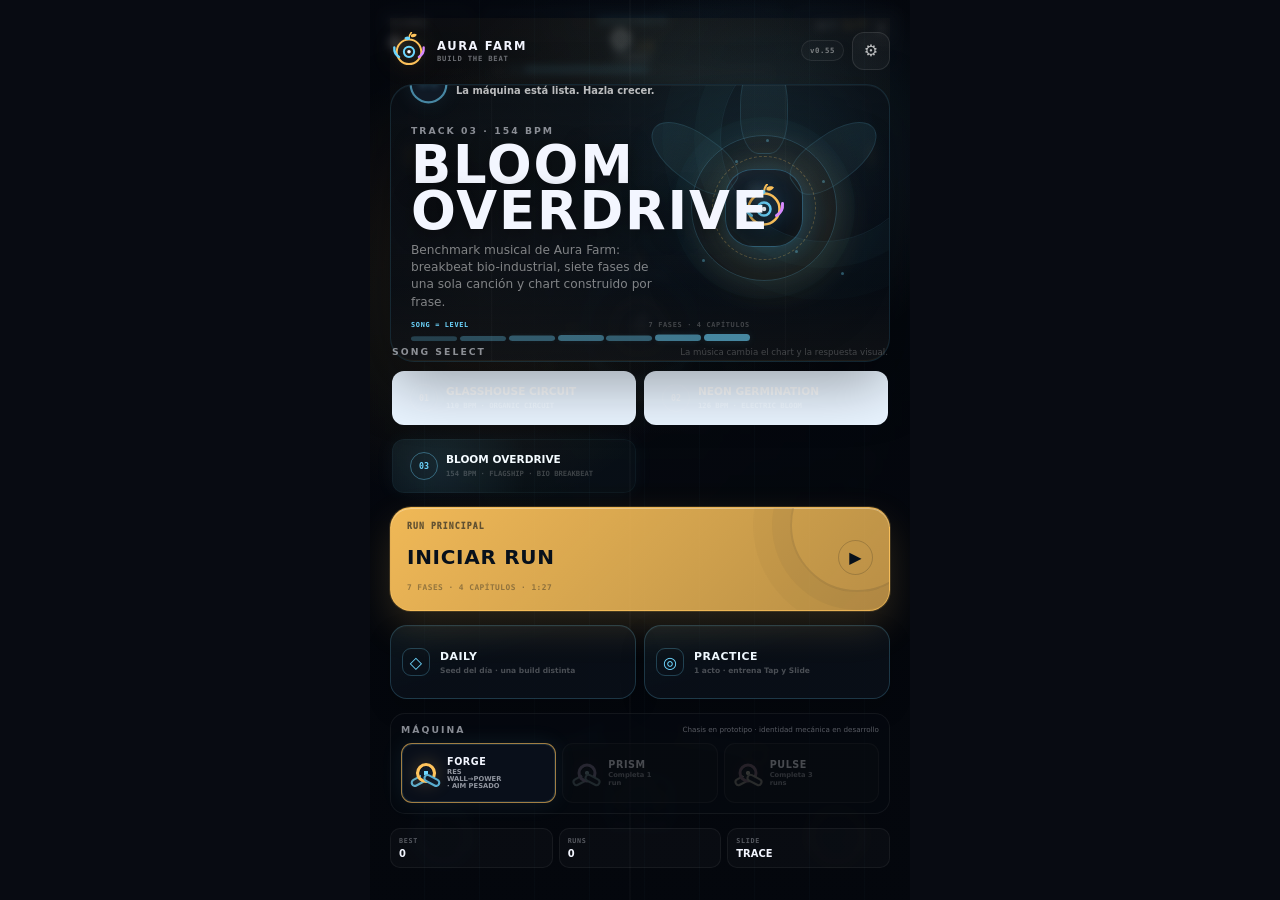
==== index.html @ 5cc6b784 "v0.55 align project cache version" ====
<!doctype html>
<html lang="es">
<head>
  <meta charset="utf-8">
  <meta name="viewport" content="width=device-width, initial-scale=1, viewport-fit=cover, user-scalable=no">
  <meta name="theme-color" content="#080b12">
  <link rel="icon" href="./assets/ui/aura-mark.svg?v=0.55" type="image/svg+xml">
  <title>Aura Farm — Build the Beat</title>
  <link rel="stylesheet" href="./styles.css?v=0.55">
</head>
<body>
  <main class="app" data-machine="forge">
    <canvas id="game" width="540" height="960" aria-label="Aura Farm"></canvas>

    <header class="topbar" aria-live="polite">
      <div class="hud-score">
        <span>SCORE</span>
        <strong id="score">0</strong>
      </div>

      <div class="hud-core">
        <span id="trackSection" class="hud-section">GERMINATE</span>
        <div class="hud-combo-row">
          <strong id="combo">0</strong>
          <span id="comboMult">×1</span>
        </div>
        <em>COMBO</em>
        <div class="hud-resonance" aria-label="Resonancia de la máquina">
          <span>RES <strong id="resonanceValue">50</strong></span>
          <i aria-hidden="true"><b id="resonanceBar"></b></i>
        </div>
        <div class="hud-progress" aria-hidden="true">
          <i id="trackProgress"></i>
        </div>
      </div>

      <div class="hud-status">
        <span>ACT <strong id="act">1/7</strong></span>
        <small id="lastHit">—</small>
        <button id="pauseButton" class="hud-pause" type="button" aria-label="Pausar run">Ⅱ</button>
      </div>
    </header>

    <aside id="buildDock" class="build-dock" aria-label="Build actual">
      <span class="build-dock-label">BUILD</span>
      <div id="buildDockItems" class="build-dock-items">
        <span class="build-empty">SIN MODS</span>
      </div>
      <span id="synergyBadge" class="synergy-badge" hidden></span>
      <button id="buildButton" class="build-open" type="button">VER</button>
    </aside>

    <div class="controls" aria-label="Controles de pinzas">
      <button id="leftButton" class="touch-zone left-touch" type="button" aria-label="Pinza izquierda"></button>
      <button id="rightButton" class="touch-zone right-touch" type="button" aria-label="Pinza derecha"></button>
    </div>

    <section id="startPanel" class="start-panel">
      <div class="menu-shell">
        <header class="menu-top">
          <div class="menu-brand">
            <div class="brand-mark" aria-hidden="true"><img src="./assets/ui/aura-mark.svg?v=0.55" alt=""></div>
            <span><strong>AURA FARM</strong><small>BUILD THE BEAT</small></span>
          </div>
          <div class="menu-top-actions">
            <span id="menuVersion" class="menu-version" aria-label="Versión del juego">v0.55</span>
            <button id="menuSettingsButton" class="menu-icon-button" type="button" aria-label="Abrir ajustes">⚙</button>
          </div>
        </header>

        <section class="menu-hero">
          <div class="menu-reactor" aria-hidden="true">
            <span class="menu-sparks"><i></i><i></i><i></i><i></i><i></i><i></i></span>
            <i class="menu-reactor-halo"></i>
            <i class="menu-reactor-ring ring-a"></i>
            <i class="menu-reactor-ring ring-b"></i>
            <span class="menu-reactor-core"><img src="./assets/ui/aura-mark.svg?v=0.55" alt=""></span>
            <b class="menu-reactor-petal petal-a"></b>
            <b class="menu-reactor-petal petal-b"></b>
            <b class="menu-reactor-petal petal-c"></b>
          </div>
          <div class="menu-auri" aria-label="Operadora AURI">
            <span class="auri-badge menu-auri-badge" aria-hidden="true"><i></i></span>
            <div>
              <span class="eyebrow">AURI · FIELD TECH</span>
              <strong id="menuAuriLine">La máquina está lista. Hazla crecer.</strong>
            </div>
          </div>

          <div class="menu-title">
            <span id="menuTrackMeta" class="eyebrow">TRACK 01 · 110 BPM</span>
            <h1 id="menuTrackTitle">GLASSHOUSE CIRCUIT</h1>
            <p id="menuTrackDescription">Golpea el beat. Convierte notas en proyectiles. Construye una máquina distinta en cada run.</p>
            <div class="menu-phase-preview" aria-label="Estructura musical del nivel">
              <span>SONG = LEVEL</span>
              <small id="menuPhaseSummary">7 FASES · BLOOMCORE</small>
              <div id="menuPhaseStrip" class="menu-phase-strip" aria-hidden="true"></div>
            </div>
          </div>
        </section>

        <section class="song-picker-shell" aria-label="Selección de canción">
          <header>
            <span class="eyebrow">SONG SELECT</span>
            <small>La música cambia el chart y la respuesta visual.</small>
          </header>
          <div id="songPickerItems" class="song-picker"></div>
        </section>

        <button id="startButton" class="run-card" type="button">
          <span class="run-card-kicker">RUN PRINCIPAL</span>
          <span class="run-card-core">
            <strong id="startButtonLabel">INICIAR RUN</strong>
            <i aria-hidden="true">▶</i>
          </span>
          <small id="startRunMeta">7 FASES · 1:27 · BUILD 4 SLOTS</small>
        </button>

        <div class="mode-grid" aria-label="Modos de juego">
          <button id="dailyButton" class="mode-card" type="button">
            <i aria-hidden="true">◇</i>
            <span><strong>DAILY</strong><small>Seed del día · una build distinta</small></span>
          </button>
          <button id="practiceButton" class="mode-card" type="button">
            <i aria-hidden="true">◎</i>
            <span><strong>PRACTICE</strong><small>1 acto · entrena Tap y Slide</small></span>
          </button>
        </div>

        <section class="menu-garage">
          <header>
            <span class="eyebrow">MÁQUINA</span>
            <small>Chasis en prototipo · identidad mecánica en desarrollo</small>
          </header>
          <div class="machine-picker" aria-label="Máquina">
            <button class="machine-option is-selected" type="button" data-machine="forge">
              <span>01</span><i class="machine-mini" aria-hidden="true"><b></b></i><strong>FORGE</strong><small>RES WALL→POWER · AIM PESADO</small>
            </button>
            <button class="machine-option" type="button" data-machine="prism">
              <span>02</span><i class="machine-mini" aria-hidden="true"><b></b></i><strong>PRISM</strong><small>AIM AMPLIO · +REBOTE</small>
            </button>
            <button class="machine-option" type="button" data-machine="pulse">
              <span>03</span><i class="machine-mini" aria-hidden="true"><b></b></i><strong>PULSE</strong><small>CHAIN/TRACE → BLOOM</small>
            </button>
          </div>
        </section>

        <footer class="menu-profile">
          <div><span>BEST</span><strong id="menuBestScore">0</strong></div>
          <div><span>RUNS</span><strong id="menuRuns">0</strong></div>
          <div><span>SLIDE</span><strong>TRACE</strong></div>
        </footer>
      </div>

      <aside id="menuSettings" class="menu-settings" hidden>
        <div class="menu-settings-shell">
          <header>
            <div>
              <span class="eyebrow">SYSTEM</span>
              <h2>AJUSTES</h2>
            </div>
            <button id="menuSettingsClose" class="menu-icon-button" type="button" aria-label="Cerrar ajustes">×</button>
          </header>

          <section class="settings-card">
            <div>
              <strong>LATENCIA</strong>
              <small>Ajusta el golpe a tu dispositivo o auriculares.</small>
            </div>
            <div class="calibration-row" aria-label="Calibración de audio">
              <button id="calibrationMinus" type="button">−15</button>
              <span>OFFSET <strong id="calibrationValue">0ms</strong></span>
              <button id="calibrationPlus" type="button">+15</button>
              <button id="autoCalibration" type="button">AUTO</button>
            </div>
          </section>

          <section class="settings-card">
            <div>
              <strong>SLIDE · TRACE</strong>
              <small>Toca el inicio del riel y arrastra el dedo siguiendo la frase. El stick ya no controla Slide.</small>
            </div>
          </section>

          <section class="settings-card settings-help">
            <div>
              <strong>CONTROLES</strong>
              <small>Tap: toca en beat. Dentro de cada zona, centro/borde sesga levemente el tiro. Slide: arrastra directamente sobre el riel. H: debug en teclado.</small>
            </div>
          </section>

          <section class="settings-card settings-tool-card">
            <div>
              <strong>CHART LAB</strong>
              <small>Editor interno: timeline, waveform, offset, Tap/TRACE, playback, sync audit y export JSON.</small>
            </div>
            <a class="settings-tool-link" href="./editor.html">ABRIR EDITOR ↗</a>
          </section>
        </div>
      </aside>
    </section>

    <section id="upgradePanel" class="upgrade-panel" hidden>
      <div class="upgrade-shell">
        <span class="upgrade-kicker">AURA MODULE BAY</span>
        <h2 id="upgradeTitle">ELIGE 1 MÓDULO</h2>
        <div class="module-bay-status">
          <span id="moduleSlotStatus">BUILD 0/4</span>
          <button id="upgradeManageButton" type="button">VER BUILD</button>
        </div>
        <strong id="currentSynergy" class="current-synergy" hidden></strong>
        <div id="upgradeCards" class="upgrade-cards"></div>
      </div>
    </section>

    <section id="buildPanel" class="build-panel" hidden>
      <div class="build-manager-shell">
        <span class="eyebrow">AURI · LOADOUT</span>
        <h2>MI BUILD</h2>
        <p>Máximo 4 módulos activos. Los módulos en reserva no alteran la run hasta equiparlos.</p>

        <section class="loadout-section">
          <header><span>ACTIVOS</span><strong id="activeSlotCount">0 / 4</strong></header>
          <div id="activeModuleSlots" class="loadout-grid active-loadout"></div>
        </section>

        <section class="loadout-section">
          <header><span>RESERVA</span><strong id="reserveSlotCount">0 / 4</strong></header>
          <div id="reserveModuleSlots" class="loadout-grid reserve-loadout"></div>
        </section>

        <div id="buildManagerDetail" class="build-manager-detail">
          <span>Selecciona un módulo para ver su función.</span>
        </div>

        <strong id="buildManagerSynergy" class="build-manager-synergy"></strong>

        <div class="build-manager-actions">
          <button id="buildCloseButton" class="primary-action" type="button">VOLVER</button>
        </div>
      </div>
    </section>

    <section id="calibrationPanel" class="calibration-panel" hidden>
      <div class="calibration-shell">
        <span class="eyebrow">LATENCY LAB</span>
        <h2>SIGUE EL PULSO</h2>
        <p>Toca el núcleo cuando <strong>oigas</strong> cada click. La animación es sólo una guía.</p>
        <button id="calibrationTap" class="calibration-tap" type="button" aria-label="Tocar pulso">◉</button>
        <strong id="calibrationStatus">0 / 8</strong>
        <button id="calibrationClose" class="secondary-action" type="button">CANCELAR</button>
      </div>
    </section>

    <section id="pausePanel" class="pause-panel" hidden>
      <div class="pause-shell">
        <span class="eyebrow">AURI · DIAGNOSTIC BAY</span>
        <h2>MÁQUINA EN ESPERA</h2>
        <p>El reloj musical está congelado. Revisa los módulos instalados antes de continuar.</p>
        <div id="pauseBuildList" class="pause-build-list"></div>
        <strong id="pauseSynergy" class="pause-synergy"></strong>
        <div class="pause-actions">
          <button id="resumeButton" class="primary-action" type="button">CONTINUAR</button>
          <button id="abandonButton" class="secondary-action" type="button">ABANDONAR</button>
        </div>
      </div>
    </section>

    <section id="summaryPanel" class="summary-panel" hidden>
      <div class="summary-shell">
        <span class="eyebrow">RUN COMPLETE</span>
        <h2 id="summaryTitle">MÁQUINA ESTABLE</h2>
        <div class="summary-meta">
          <span id="summaryMachine">FORGE</span>
          <span id="summaryTrack">TRACK 01 · GLASSHOUSE CIRCUIT</span>
        </div>
        <div id="summaryRankCard" class="summary-rank" data-rank="C">
          <span>FLOW RANK</span>
          <strong id="summaryRank">C</strong>
          <small id="summaryRankLabel">CALIBRANDO</small>
        </div>
        <div class="summary-score"><span>PUNTOS</span><strong id="summaryScore">0</strong></div>
        <div class="summary-grid">
          <div><span>PERFECT</span><strong id="summaryHits">0</strong></div>
          <div><span>CHAIN</span><strong id="summaryChains">0</strong></div>
          <div><span>MISS</span><strong id="summaryMisses">0</strong></div>
          <div><span>CORE</span><strong id="summaryBoss">0%</strong></div>
        </div>
        <div class="summary-sync">
          <span>SYNC ±45ms</span>
          <strong id="summarySync">—</strong>
          <small id="summaryTimingBias">SIN MUESTRAS</small>
          <span>RESONANCE</span>
          <strong id="summaryResonance">50 · PEAK 50</strong>
          <small id="summaryBossPath">CORE PATH · —</small>
        </div>
        <div>
          <span class="summary-label">BUILD</span>
          <div id="summaryBuild" class="summary-build"></div>
        </div>
        <p id="summaryUnlock" class="summary-unlock"></p>
        <div class="summary-actions">
          <button id="rerunButton" class="primary-action" type="button">OTRA RUN</button>
          <button id="summaryDailyButton" class="secondary-action" type="button">DAILY</button>
          <button id="summaryMenuButton" class="secondary-action" type="button">MENÚ</button>
        </div>
      </div>
    </section>
  </main>

  <script type="module" src="./src/main.js?v=0.55"></script>
</body>
</html>
---- styles.css ----
:root {
  color-scheme: dark;
  font-family: Inter, ui-sans-serif, system-ui, -apple-system, BlinkMacSystemFont, "Segoe UI", sans-serif;
  background: #080b12;
  color: #f3f6ff;
}

* { box-sizing: border-box; }

html, body {
  margin: 0;
  min-height: 100%;
  background: #080b12;
}

body {
  min-height: 100dvh;
  overflow: hidden;
  overscroll-behavior: none;
  touch-action: none;
}

button { font: inherit; }

.app {
  position: relative;
  width: min(100vw, 540px);
  height: 100dvh;
  margin: 0 auto;
  overflow: hidden;
  background: #0b1020;
}

#game {
  position: absolute;
  inset: 0;
  width: 100%;
  height: 100%;
  display: block;
  touch-action: none;
}

.topbar {
  position: absolute;
  z-index: 5;
  top: max(10px, env(safe-area-inset-top));
  left: 12px;
  right: 12px;
  display: grid;
  grid-template-columns: repeat(4, 1fr);
  gap: 8px;
  pointer-events: none;
}

.topbar > div {
  padding: 8px 9px;
  border: 1px solid rgba(255,255,255,.12);
  border-radius: 10px;
  background: rgba(7,10,18,.74);
  text-align: center;
}

.topbar span,
.topbar strong { display: block; }

.topbar span {
  font-size: .58rem;
  letter-spacing: .12em;
  opacity: .58;
}

.topbar strong {
  margin-top: 3px;
  font-size: .95rem;
}

.controls {
  position: absolute;
  z-index: 8;
  inset: 0;
  pointer-events: none;
  background: transparent;
}

.controls button {
  position: absolute;
  bottom: max(6px, env(safe-area-inset-bottom));
  width: 190px;
  height: 170px;
  padding: 0;
  border: 0;
  outline: 0;
  background: transparent;
  color: transparent;
  opacity: 0;
  pointer-events: auto;
  touch-action: none;
  user-select: none;
  -webkit-user-select: none;
  -webkit-tap-highlight-color: transparent;
}

#leftButton {
  left: 0;
}

#rightButton {
  right: 0;
}

.controls button.active {
  opacity: 0;
  transform: none;
}

.start-panel {
  position: absolute;
  z-index: 20;
  inset: 0;
  display: grid;
  place-content: center;
  justify-items: center;
  gap: 12px;
  padding: 28px;
  text-align: center;
  background: rgba(4,7,13,.94);
}

.start-panel[hidden] { display: none; }

.start-panel h1 {
  margin: 0;
  font-size: 2rem;
}

.start-panel p {
  margin: 0;
  max-width: 360px;
  line-height: 1.4;
  opacity: .78;
}

.start-panel small {
  max-width: 360px;
  line-height: 1.45;
  opacity: .58;
}

.start-panel button {
  margin-top: 6px;
  min-width: 180px;
  padding: 13px 18px;
  border: 0;
  border-radius: 12px;
  background: #e9f4ff;
  color: #0c1322;
  font-weight: 900;
}



.upgrade-panel {
  position: absolute;
  z-index: 30;
  inset: 0;
  display: grid;
  place-items: center;
  padding:
    18px 10px
    max(22px, env(safe-area-inset-bottom));
  background:
    linear-gradient(
      to bottom,
      rgba(4,7,13,.26),
      rgba(4,7,13,.96) 52%
    );
  backdrop-filter: blur(7px);
}

.upgrade-panel[hidden] {
  display: none;
}

.upgrade-shell {
  width: min(100%, 520px);
  margin: 0 auto;
  display: grid;
  gap: 9px;
  text-align: center;
}

.upgrade-kicker {
  font-size: .60rem;
  font-weight: 900;
  letter-spacing: .20em;
  opacity: .44;
}

.upgrade-shell h2 {
  margin: 0;
  font-size: 1rem;
  letter-spacing: .08em;
}

.upgrade-shell small {
  display: none;
}

.upgrade-cards {
  display: flex;
  flex-direction: row;
  justify-content: center;
  gap: 10px;
  width: 100%;
  margin-inline: auto;
}

.upgrade-card {
  --accent: 255, 241, 169;
  flex: 0 1 160px;
  width: min(31vw, 160px);
  min-width: 0;
  height: 144px;
  padding: 9px 6px 8px;
  border: 1px solid rgba(var(--accent),.36);
  border-radius: 15px;
  background:
    radial-gradient(
      circle at 50% 18%,
      rgba(var(--accent),.19),
      transparent 47%
    ),
    rgba(15,22,38,.97);
  color: #f5f8ff;
  display: grid;
  grid-template-rows: 1fr auto auto minmax(2.3em, auto);
  align-items: center;
  justify-items: center;
  gap: 4px;
  text-align: center;
  touch-action: manipulation;
  -webkit-tap-highlight-color: transparent;
  box-shadow:
    inset 0 0 0 1px rgba(var(--accent),.055),
    0 0 22px rgba(var(--accent),.075),
    0 12px 32px rgba(0,0,0,.22);
  animation: upgradeCardIn .20s ease-out both;
}

.upgrade-card:nth-child(2) {
  animation-delay: .04s;
}

.upgrade-card:nth-child(3) {
  animation-delay: .08s;
}

.upgrade-card:active {
  transform: translateY(2px) scale(.98);
}

.upgrade-card strong,
.upgrade-card span {
  display: block;
}

.upgrade-icon {
  align-self: end;
  font-size: 2.2rem;
  line-height: 1;
  color: rgb(var(--accent));
  text-shadow:
    0 0 20px rgba(var(--accent),.42);
}

.upgrade-card strong {
  font-size: .74rem;
  line-height: 1;
  letter-spacing: .03em;
}

.upgrade-effect {
  min-width: 52px;
  padding: 4px 6px;
  border-radius: 999px;
  background: rgba(var(--accent),.11);
  box-shadow:
    inset 0 0 0 1px rgba(var(--accent),.10);
  font:
    900 .60rem/1
    ui-monospace, SFMono-Regular, Menlo, monospace;
  letter-spacing: .06em;
  opacity: .78;
}

.upgrade-desc {
  max-width: 13ch;
  font-size: .58rem;
  line-height: 1.15;
  font-weight: 700;
  opacity: .68;
  text-wrap: balance;
}

.family-slide {
  --accent: 214, 139, 255;
}

.family-shot {
  --accent: 111, 216, 255;
}

.family-collision {
  --accent: 255, 125, 153;
}

.family-explosion {
  --accent: 255, 190, 92;
}

.family-arena {
  --accent: 82, 224, 207;
}

.family-chain {
  --accent: 255, 229, 109;
}

.family-wall {
  --accent: 125, 177, 255;
}

.family-defense {
  --accent: 168, 196, 214;
}

@keyframes upgradeCardIn {
  from {
    opacity: 0;
    transform: translateY(14px) scale(.97);
  }

  to {
    opacity: 1;
    transform: translateY(0) scale(1);
  }
}

@media (max-width: 370px) {
  .upgrade-cards {
    gap: 6px;
  }

  .upgrade-card {
    flex-basis: 104px;
    width: 31%;
    height: 134px;
    padding-inline: 4px;
  }

  .upgrade-icon {
    font-size: 1.85rem;
  }

  .upgrade-card strong {
    font-size: .65rem;
  }

  .upgrade-effect {
    min-width: 44px;
    padding-inline: 4px;
    font-size: .53rem;
  }

  .upgrade-desc {
    max-width: 12ch;
    font-size: .52rem;
  }
}


/* v0.24 vertical slice */
.app {
  --machine-accent: 255, 196, 92;
  --machine-secondary: 110, 215, 255;
}

.app[data-machine="prism"] {
  --machine-accent: 211, 139, 255;
  --machine-secondary: 94, 226, 215;
}

.app[data-machine="pulse"] {
  --machine-accent: 255, 105, 148;
  --machine-secondary: 255, 226, 104;
}

.brand-mark {
  width: 62px;
  height: 62px;
  display: grid;
  place-items: center;
  border: 2px solid rgba(var(--machine-accent),.72);
  border-radius: 50%;
  font-size: 2rem;
  color: rgb(var(--machine-accent));
  box-shadow:
    0 0 28px rgba(var(--machine-accent),.22),
    inset 0 0 22px rgba(var(--machine-accent),.10);
}

.eyebrow {
  font-size: .58rem;
  font-weight: 900;
  letter-spacing: .22em;
  opacity: .55;
}

.start-panel {
  background:
    radial-gradient(circle at 50% 34%, rgba(var(--machine-accent),.10), transparent 30%),
    linear-gradient(to bottom, rgba(4,7,13,.94), rgba(4,7,13,.985));
}

.start-panel h1 {
  font-size: clamp(1.9rem, 7vw, 2.7rem);
  letter-spacing: .06em;
}

.machine-picker {
  width: min(100%, 430px);
  display: grid;
  grid-template-columns: repeat(3, 1fr);
  gap: 7px;
}

.machine-option {
  min-width: 0 !important;
  padding: 9px 5px !important;
  margin: 0 !important;
  display: grid;
  gap: 2px;
  border: 1px solid rgba(255,255,255,.11) !important;
  background: rgba(12,18,30,.82) !important;
  color: #f3f6ff !important;
  opacity: .54;
}

.machine-option span,
.machine-option strong,
.machine-option small {
  display: block;
}

.machine-option span {
  font: 900 .55rem/1 ui-monospace, SFMono-Regular, Menlo, monospace;
  opacity: .45;
}

.machine-option strong {
  font-size: .7rem;
  letter-spacing: .06em;
}

.machine-option small {
  font-size: .52rem;
  opacity: .58;
}

.machine-option.is-selected {
  opacity: 1;
  border-color: rgba(var(--machine-accent),.62) !important;
  box-shadow: 0 0 18px rgba(var(--machine-accent),.11);
}

.machine-option.is-locked {
  opacity: .28;
  filter: grayscale(.75);
}

.start-actions,
.summary-actions {
  display: flex;
  flex-wrap: wrap;
  gap: 8px;
  justify-content: center;
  width: 100%;
}

.primary-action,
.secondary-action {
  min-width: 0 !important;
  margin: 0 !important;
}

.primary-action {
  background: rgb(var(--machine-accent)) !important;
  color: #0c1322 !important;
}

.secondary-action {
  border: 1px solid rgba(var(--machine-secondary),.44) !important;
  background: rgba(var(--machine-secondary),.08) !important;
  color: #eef9ff !important;
}

.calibration-row {
  display: flex;
  align-items: center;
  justify-content: center;
  gap: 7px;
  font: 800 .60rem/1 ui-monospace, SFMono-Regular, Menlo, monospace;
  opacity: .78;
}

.calibration-row button {
  min-width: 58px !important;
  margin: 0 !important;
  padding: 8px 9px !important;
  border: 1px solid rgba(255,255,255,.14) !important;
  background: rgba(255,255,255,.055) !important;
  color: #eef4ff !important;
}

.summary-panel {
  position: absolute;
  z-index: 40;
  inset: 0;
  display: grid;
  place-items: center;
  padding: 24px 18px max(24px, env(safe-area-inset-bottom));
  background:
    radial-gradient(circle at 50% 30%, rgba(var(--machine-accent),.14), transparent 32%),
    rgba(4,7,13,.97);
  backdrop-filter: blur(10px);
}

.summary-panel[hidden] {
  display: none;
}

.summary-shell {
  width: min(100%, 430px);
  display: grid;
  gap: 14px;
  text-align: center;
}

.summary-shell h2 {
  margin: 0;
  font-size: 1.35rem;
  letter-spacing: .06em;
}

.summary-score {
  display: grid;
  gap: 2px;
  padding: 14px;
  border: 1px solid rgba(var(--machine-accent),.22);
  border-radius: 16px;
  background: rgba(var(--machine-accent),.06);
}

.summary-score span,
.summary-label,
.summary-grid span {
  font-size: .56rem;
  font-weight: 900;
  letter-spacing: .14em;
  opacity: .54;
}

.summary-score strong {
  font-size: 2.2rem;
  color: rgb(var(--machine-accent));
}

.summary-grid {
  display: grid;
  grid-template-columns: repeat(4, 1fr);
  gap: 7px;
}

.summary-grid > div {
  padding: 9px 4px;
  border: 1px solid rgba(255,255,255,.09);
  border-radius: 11px;
  background: rgba(255,255,255,.035);
}

.summary-grid strong {
  display: block;
  margin-top: 4px;
  font-size: .88rem;
}

.summary-build {
  min-height: 46px;
  display: flex;
  flex-wrap: wrap;
  gap: 6px;
  justify-content: center;
  margin-top: 7px;
}

.summary-build span {
  padding: 6px 8px;
  border: 1px solid rgba(255,255,255,.12);
  border-radius: 999px;
  background: rgba(255,255,255,.05);
  font-size: .62rem;
  font-weight: 800;
}

.summary-unlock {
  min-height: 1.2em;
  margin: 0;
  color: rgb(var(--machine-secondary));
  font-size: .72rem;
  font-weight: 800;
}

@media (max-height: 720px) {
  .start-panel {
    gap: 8px;
    padding-block: 14px;
  }

  .brand-mark {
    width: 48px;
    height: 48px;
    font-size: 1.5rem;
  }

  .start-panel p,
  .start-panel small {
    line-height: 1.25;
  }
}


.summary-build span {
  border-color: rgba(var(--accent, 255,255,255),.28);
  background: rgba(var(--accent, 255,255,255),.075);
  color: rgb(var(--accent, 238,244,255));
}


/* v0.26 build visibility */
.build-dock {
  position: absolute;
  z-index: 9;
  top: max(67px, calc(env(safe-area-inset-top) + 58px));
  left: 50%;
  width: min(88%, 390px);
  min-height: 30px;
  transform: translateX(-50%);
  display: flex;
  align-items: center;
  justify-content: center;
  gap: 7px;
  padding: 4px 8px;
  border: 1px solid rgba(255,255,255,.065);
  border-radius: 999px;
  background: rgba(5,9,16,.58);
  backdrop-filter: blur(7px);
  pointer-events: none;
}

.build-dock-label {
  flex: 0 0 auto;
  font: 900 .48rem/1 ui-monospace, SFMono-Regular, Menlo, monospace;
  letter-spacing: .13em;
  opacity: .36;
}

.build-dock-items {
  min-width: 0;
  display: flex;
  align-items: center;
  justify-content: center;
  gap: 4px;
  overflow: hidden;
}

.build-chip {
  --accent: 255,255,255;
  flex: 0 0 auto;
  min-width: 26px;
  height: 22px;
  padding: 0 6px;
  display: inline-flex;
  align-items: center;
  justify-content: center;
  gap: 3px;
  border: 1px solid rgba(var(--accent),.28);
  border-radius: 999px;
  background: rgba(var(--accent),.075);
  box-shadow: 0 0 10px rgba(var(--accent),.055);
  font-size: .62rem;
  font-weight: 900;
  color: rgb(var(--accent));
}

.build-chip b {
  font-size: .48rem;
  opacity: .68;
}

.build-empty {
  font-size: .53rem;
  font-weight: 800;
  opacity: .28;
  letter-spacing: .06em;
}

.synergy-badge {
  --accent: 255,229,109;
  flex: 0 0 auto;
  padding: 4px 7px;
  border: 1px solid rgba(var(--accent),.32);
  border-radius: 999px;
  background: rgba(var(--accent),.10);
  color: rgb(var(--accent));
  font: 900 .48rem/1 ui-monospace, SFMono-Regular, Menlo, monospace;
  letter-spacing: .05em;
}

.current-build-block {
  width: min(100%, 430px);
  min-height: 54px;
  display: grid;
  gap: 6px;
  place-items: center;
  padding: 8px 10px;
  border: 1px solid rgba(255,255,255,.08);
  border-radius: 14px;
  background: rgba(255,255,255,.028);
}

.current-build-block > span {
  font-size: .50rem;
  font-weight: 900;
  letter-spacing: .15em;
  opacity: .36;
}

.current-build-list {
  display: flex;
  flex-wrap: wrap;
  justify-content: center;
  gap: 5px;
}

.current-build-item {
  --accent: 255,255,255;
  display: grid;
  grid-template-columns: auto auto;
  gap: 0 5px;
  align-items: center;
  padding: 5px 7px;
  border: 1px solid rgba(var(--accent),.20);
  border-radius: 9px;
  background: rgba(var(--accent),.055);
  text-align: left;
}

.current-build-item > i {
  grid-row: span 2;
  font-style: normal;
  font-size: .82rem;
  color: rgb(var(--accent));
}

.current-build-item strong {
  font-size: .56rem;
  line-height: 1;
}

.current-build-item small {
  max-width: 18ch;
  font-size: .47rem;
  line-height: 1.1;
  opacity: .48;
}

.current-synergy {
  min-height: 1em;
  color: #ffe56d;
  font: 900 .52rem/1 ui-monospace, SFMono-Regular, Menlo, monospace;
  letter-spacing: .06em;
}

@media (max-width: 410px) {
  .build-dock {
    width: 94%;
    gap: 4px;
    padding-inline: 6px;
  }

  .build-chip {
    min-width: 23px;
    padding-inline: 5px;
  }

  .synergy-badge {
    max-width: 86px;
    overflow: hidden;
    text-overflow: ellipsis;
    white-space: nowrap;
  }
}


.upgrade-card {
  grid-template-rows:
    1fr
    auto
    auto
    minmax(2.3em, auto)
    auto;
}

.upgrade-synergy {
  max-width: 100%;
  padding: 4px 6px;
  border: 1px solid rgba(255,229,109,.20);
  border-radius: 999px;
  background: rgba(255,229,109,.065);
  color: #ffe56d;
  font: 900 .48rem/1 ui-monospace, SFMono-Regular, Menlo, monospace;
  letter-spacing: .025em;
  overflow: hidden;
  text-overflow: ellipsis;
  white-space: nowrap;
}

.upgrade-synergy[hidden] {
  visibility: hidden;
  display: block;
  min-height: 1.35em;
}


.pause-panel {
  position: absolute;
  z-index: 60;
  inset: 0;
  display: grid;
  place-items: center;
  padding: 24px;
  background:
    radial-gradient(circle at 50% 45%, rgba(var(--machine-accent),.10), transparent 30%),
    rgba(4,7,13,.94);
  backdrop-filter: blur(10px);
}

.pause-panel[hidden] {
  display: none;
}

.pause-shell {
  width: min(100%, 330px);
  display: grid;
  gap: 12px;
  justify-items: center;
  text-align: center;
}

.pause-shell h2,
.pause-shell p {
  margin: 0;
}

.pause-shell h2 {
  font-size: 1.25rem;
}

.pause-shell p {
  max-width: 30ch;
  font-size: .72rem;
  line-height: 1.45;
  opacity: .62;
}


.build-dock[hidden] {
  display: none;
}


/* v0.27 — AURI + physical module language */
.operator-intro,
.track-intro {
  width: min(100%, 430px);
  display: flex;
  align-items: center;
  justify-content: center;
  gap: 9px;
  padding: 7px 11px;
  border: 1px solid rgba(255,255,255,.075);
  border-radius: 13px;
  background:
    linear-gradient(90deg, rgba(var(--machine-accent),.045), rgba(var(--machine-secondary),.035));
}

.operator-intro > span:last-child {
  display: grid;
  gap: 2px;
  text-align: left;
}

.operator-intro strong {
  font-size: .72rem;
  letter-spacing: .12em;
  color: rgb(var(--machine-accent));
}

.operator-intro small,
.track-intro small {
  display: block;
  font: 800 .48rem/1.2 ui-monospace, SFMono-Regular, Menlo, monospace;
  letter-spacing: .055em;
  opacity: .45;
}

.auri-badge {
  position: relative;
  width: 35px;
  height: 35px;
  flex: 0 0 auto;
  border: 2px solid rgba(var(--machine-secondary),.58);
  border-radius: 45% 45% 52% 52%;
  background: #101925;
  box-shadow: 0 0 14px rgba(var(--machine-secondary),.10);
}

.auri-badge::before,
.auri-badge::after {
  content: "";
  position: absolute;
  top: 13px;
  width: 5px;
  height: 3px;
  border-radius: 99px;
  background: rgb(var(--machine-secondary));
  box-shadow: 0 0 7px rgba(var(--machine-secondary),.65);
}

.auri-badge::before { left: 8px; }
.auri-badge::after { right: 8px; }

.auri-badge i {
  position: absolute;
  left: 16px;
  top: -10px;
  width: 2px;
  height: 11px;
  background: rgb(var(--machine-accent));
  transform: rotate(-8deg);
  transform-origin: bottom;
}

.auri-badge i::before,
.auri-badge i::after {
  content: "";
  position: absolute;
  top: -1px;
  width: 8px;
  height: 5px;
  border-radius: 80% 20% 80% 20%;
  background: rgb(var(--machine-accent));
}

.auri-badge i::before {
  right: 0;
  transform: rotate(-18deg);
}

.auri-badge i::after {
  left: 1px;
  transform: scaleX(-1) rotate(-18deg);
}

.track-intro {
  gap: 7px;
  font: 900 .54rem/1 ui-monospace, SFMono-Regular, Menlo, monospace;
}

.track-intro > span {
  opacity: .38;
}

.track-intro strong {
  color: rgb(var(--machine-secondary));
  letter-spacing: .08em;
}

/* The upgrade choice is now a physical cartridge/module. */
.upgrade-shell {
  gap: 8px;
}

.upgrade-kicker {
  color: rgb(var(--machine-secondary));
  opacity: .66;
}

.upgrade-cards {
  gap: 8px;
  align-items: stretch;
}

.upgrade-card {
  position: relative;
  isolation: isolate;
  overflow: hidden;
  flex-basis: 164px;
  width: min(31vw, 164px);
  height: 190px;
  padding: 7px 6px 13px;
  border: 2px solid rgba(var(--accent),.26);
  border-radius: 9px 9px 15px 15px;
  background:
    linear-gradient(
      180deg,
      rgba(var(--accent),.13),
      transparent 25%
    ),
    linear-gradient(
      135deg,
      #18222f,
      #0b111b 58%,
      #111b28
    );
  grid-template-rows: auto 68px auto auto 1fr auto;
  gap: 4px;
  box-shadow:
    inset 3px 0 0 rgba(255,255,255,.025),
    inset -3px 0 0 rgba(0,0,0,.28),
    0 0 20px rgba(var(--accent),.08),
    0 13px 32px rgba(0,0,0,.34);
}

.upgrade-card::before {
  content: "";
  position: absolute;
  z-index: -1;
  inset: 4px 4px auto;
  height: 18px;
  border: 1px solid rgba(255,255,255,.055);
  border-radius: 5px;
  background:
    repeating-linear-gradient(
      90deg,
      rgba(var(--accent),.15) 0 6px,
      transparent 6px 11px
    );
  opacity: .72;
}

.upgrade-card::after {
  content: "";
  position: absolute;
  left: 18%;
  right: 18%;
  bottom: 3px;
  height: 6px;
  background:
    repeating-linear-gradient(
      90deg,
      rgb(var(--accent)) 0 4px,
      transparent 4px 8px
    );
  opacity: .48;
}

.module-head {
  width: 100%;
  display: flex !important;
  align-items: center;
  justify-content: space-between;
  padding: 1px 3px 2px;
  font: 900 .43rem/1 ui-monospace, SFMono-Regular, Menlo, monospace;
  letter-spacing: .08em;
  opacity: .55;
}

.module-head em {
  max-width: 58%;
  overflow: hidden;
  text-overflow: ellipsis;
  white-space: nowrap;
  font-style: normal;
  color: rgb(var(--accent));
}

.module-preview {
  position: relative;
  width: calc(100% - 4px);
  height: 68px;
  overflow: hidden;
  display: block !important;
  border: 1px solid rgba(var(--accent),.22);
  border-radius: 8px;
  background:
    linear-gradient(rgba(var(--accent),.035), rgba(0,0,0,.16)),
    repeating-linear-gradient(
      0deg,
      rgba(255,255,255,.025) 0 1px,
      transparent 1px 11px
    );
  box-shadow:
    inset 0 0 20px rgba(var(--accent),.055);
}

.module-preview::before {
  content: "";
  position: absolute;
  inset: 7px;
  border: 1px dashed rgba(var(--accent),.10);
  border-radius: 50%;
}

.demo-orb,
.demo-node,
.demo-wall,
.demo-ring,
.demo-beam {
  position: absolute;
  display: block !important;
  box-sizing: border-box;
}

.demo-orb {
  width: 10px;
  height: 10px;
  border-radius: 50%;
  background: rgb(var(--accent));
  box-shadow: 0 0 10px rgba(var(--accent),.62);
}

.demo-node {
  width: 8px;
  height: 8px;
  border: 2px solid rgb(var(--accent));
  border-radius: 50%;
  background: #101823;
}

.demo-ring {
  border: 2px solid rgba(var(--accent),.68);
  border-radius: 50%;
}

.demo-wall {
  width: 4px;
  height: 38px;
  border-radius: 4px;
  background: rgba(255,255,255,.30);
}

.demo-beam {
  height: 2px;
  background: rgba(var(--accent),.66);
  transform-origin: left center;
}

.module-preview[data-module="twin-shot"] .demo-orb:nth-child(1) {
  left: 35%; top: 42%;
  animation: demoTwinA .95s ease-in-out infinite;
}
.module-preview[data-module="twin-shot"] .demo-orb:nth-child(2) {
  left: 55%; top: 42%;
  animation: demoTwinB .95s ease-in-out infinite;
}

.module-preview[data-module="ricochet"] .demo-wall:nth-child(1) { left: 16%; top: 15px; }
.module-preview[data-module="ricochet"] .demo-wall:nth-child(2) { right: 16%; top: 15px; }
.module-preview[data-module="ricochet"] .demo-orb { left: 22%; top: 38%; animation: demoBounce 1.15s linear infinite; }

.module-preview[data-module="pierce"] .demo-node:nth-child(1) { left: 32%; top: 29px; }
.module-preview[data-module="pierce"] .demo-node:nth-child(2) { left: 62%; top: 29px; }
.module-preview[data-module="pierce"] .demo-orb { left: 10%; top: 28px; animation: demoPierce 1.2s linear infinite; }

.module-preview[data-module="fragments"] .demo-orb { left: calc(50% - 5px); top: 29px; animation: demoCorePulse 1s ease-in-out infinite; }
.module-preview[data-module="fragments"] .demo-node { animation: demoFragments 1.25s ease-out infinite; }
.module-preview[data-module="fragments"] .demo-node:nth-child(2) { left: 18%; top: 15px; }
.module-preview[data-module="fragments"] .demo-node:nth-child(3) { right: 18%; top: 15px; }
.module-preview[data-module="fragments"] .demo-node:nth-child(4) { left: 23%; bottom: 10px; }
.module-preview[data-module="fragments"] .demo-node:nth-child(5) { right: 23%; bottom: 10px; }

.module-preview[data-module="bumper"] .demo-ring { width: 28px; height: 28px; left: calc(50% - 14px); top: 20px; }
.module-preview[data-module="bumper"] .demo-orb { left: 13%; top: 28px; animation: demoBumper 1.25s linear infinite; }

.module-preview[data-module="nova"] .demo-ring,
.module-preview[data-module="shockwave"] .demo-ring {
  left: 50%; top: 50%;
  width: 16px; height: 16px;
  margin: -8px;
  animation: demoShock 1.1s ease-out infinite;
}
.module-preview[data-module="nova"] .demo-orb,
.module-preview[data-module="shockwave"] .demo-orb { left: calc(50% - 5px); top: 29px; }

.module-preview[data-module="mirror-slide"] .demo-orb:nth-child(1) { left: 20%; top: 38px; animation: demoMirrorL 1.15s ease-out infinite; }
.module-preview[data-module="mirror-slide"] .demo-orb:nth-child(2) { right: 20%; top: 38px; animation: demoMirrorR 1.15s ease-out infinite; }

.module-preview[data-module="chain-relay"] .demo-node:nth-child(1) { left: 18%; top: 36px; }
.module-preview[data-module="chain-relay"] .demo-node:nth-child(2) { left: 46%; top: 22px; }
.module-preview[data-module="chain-relay"] .demo-node:nth-child(3) { right: 17%; top: 34px; }
.module-preview[data-module="chain-relay"] .demo-beam:nth-child(4) { left: 24%; top: 38px; width: 28%; transform: rotate(-19deg); }
.module-preview[data-module="chain-relay"] .demo-beam:nth-child(5) { left: 52%; top: 27px; width: 27%; transform: rotate(18deg); }

.module-preview[data-module="fusion"] .demo-orb:nth-child(1) { left: 18%; top: 29px; animation: demoFusionL 1.15s ease-in infinite; }
.module-preview[data-module="fusion"] .demo-orb:nth-child(2) { right: 18%; top: 29px; animation: demoFusionR 1.15s ease-in infinite; }
.module-preview[data-module="fusion"] .demo-ring { left: calc(50% - 7px); top: 27px; width: 14px; height: 14px; animation: demoFusionRing 1.15s ease-out infinite; }

.module-preview[data-module="wall-charge"] .demo-wall { right: 20%; top: 15px; }
.module-preview[data-module="wall-charge"] .demo-orb { left: 13%; top: 28px; animation: demoWallCharge 1.2s ease-in infinite; }
.module-preview[data-module="wall-charge"] .demo-ring { right: 13%; top: 20px; width: 28px; height: 28px; animation: demoShock 1.2s ease-out infinite; }

.module-preview[data-module="bumper-split"] .demo-ring { width: 26px; height: 26px; left: 42%; top: 20px; }
.module-preview[data-module="bumper-split"] .demo-orb:nth-child(2) { left: 15%; top: 29px; animation: demoSplitMain 1.2s linear infinite; }
.module-preview[data-module="bumper-split"] .demo-orb:nth-child(3) { left: 54%; top: 20px; animation: demoSplitA 1.2s linear infinite; }
.module-preview[data-module="bumper-split"] .demo-orb:nth-child(4) { left: 54%; top: 40px; animation: demoSplitB 1.2s linear infinite; }

.module-preview[data-module="combo-shield"] .demo-ring { width: 36px; height: 36px; left: calc(50% - 18px); top: 16px; animation: demoShield 1.25s ease-in-out infinite; }
.module-preview[data-module="combo-shield"] .demo-orb { left: calc(50% - 5px); top: 29px; }

.upgrade-card > strong {
  font-size: .76rem;
  letter-spacing: .055em;
  text-transform: uppercase;
}

.upgrade-icon {
  display: none !important;
}

.upgrade-effect {
  border-radius: 5px;
  font-size: .54rem;
  opacity: .86;
}

.upgrade-desc {
  max-width: 16ch;
  font-size: .55rem;
  line-height: 1.18;
  opacity: .62;
}

.upgrade-synergy {
  font-size: .43rem;
}

@keyframes demoTwinA { 50% { transform: translate(-8px,-17px); } }
@keyframes demoTwinB { 50% { transform: translate(8px,-17px); } }
@keyframes demoBounce { 0% { transform: translate(0,15px); } 50% { transform: translate(72px,-14px); } 100% { transform: translate(0,-22px); } }
@keyframes demoPierce { from { transform: translateX(0); } to { transform: translateX(86px); } }
@keyframes demoCorePulse { 50% { transform: scale(1.55); } }
@keyframes demoFragments { 0% { opacity: 0; transform: scale(.3); } 35% { opacity: 1; } 100% { opacity: 0; transform: scale(1.25); } }
@keyframes demoBumper { 0% { transform: translateX(0); } 48% { transform: translateX(55px); } 100% { transform: translate(5px,-24px); } }
@keyframes demoShock { 0% { transform: scale(.5); opacity: .9; } 100% { transform: scale(3.4); opacity: 0; } }
@keyframes demoMirrorL { from { transform: translate(0,0); } to { transform: translate(35px,-30px); opacity: .3; } }
@keyframes demoMirrorR { from { transform: translate(0,0); } to { transform: translate(-35px,-30px); opacity: .3; } }
@keyframes demoFusionL { 70% { transform: translateX(33px); } 100% { opacity: 0; } }
@keyframes demoFusionR { 70% { transform: translateX(-33px); } 100% { opacity: 0; } }
@keyframes demoFusionRing { 0%,65% { opacity: 0; transform: scale(.2); } 100% { opacity: 0; transform: scale(3); } }
@keyframes demoWallCharge { 0% { transform: translateX(0); } 75% { transform: translateX(70px); } 100% { opacity: 0; transform: translateX(72px); } }
@keyframes demoSplitMain { 0% { transform: translateX(0); } 55% { transform: translateX(50px); } 100% { opacity: 0; } }
@keyframes demoSplitA { 0%,55% { opacity: 0; transform: translate(0,10px); } 100% { opacity: 1; transform: translate(27px,-18px); } }
@keyframes demoSplitB { 0%,55% { opacity: 0; transform: translate(0,-10px); } 100% { opacity: 1; transform: translate(27px,18px); } }
@keyframes demoShield { 50% { transform: scale(1.18); box-shadow: 0 0 16px rgba(var(--accent),.45); } }

@media (max-width: 370px) {
  .upgrade-card {
    height: 178px;
    padding-inline: 4px;
  }

  .module-preview {
    height: 60px;
  }

  .upgrade-desc {
    font-size: .49rem;
  }
}


/* v0.28 — gameplay HUD hierarchy */
.topbar {
  top: max(8px, env(safe-area-inset-top));
  left: 10px;
  right: 10px;
  display: grid;
  grid-template-columns: 88px minmax(0, 1fr) 96px;
  gap: 7px;
  align-items: start;
}

.topbar > div {
  min-height: 49px;
  padding: 7px 8px;
  border: 1px solid rgba(255,255,255,.075);
  border-radius: 11px;
  background:
    linear-gradient(
      180deg,
      rgba(10,15,25,.84),
      rgba(6,10,17,.63)
    );
  box-shadow:
    inset 0 1px 0 rgba(255,255,255,.025),
    0 5px 18px rgba(0,0,0,.14);
}

.hud-score {
  text-align: left !important;
}

.hud-score span,
.hud-status > span,
.hud-core > em {
  font: 900 .46rem/1 ui-monospace, SFMono-Regular, Menlo, monospace;
  letter-spacing: .11em;
  opacity: .38;
}

.hud-score strong {
  margin-top: 5px;
  font: 900 .86rem/1 ui-monospace, SFMono-Regular, Menlo, monospace;
  letter-spacing: .02em;
}

.hud-core {
  position: relative;
  min-height: 62px !important;
  display: grid;
  justify-items: center;
  align-content: start;
  gap: 0;
  padding-top: 5px !important;
  overflow: hidden;
  border-color: rgba(var(--machine-secondary),.13) !important;
}

.hud-core::before {
  content: "";
  position: absolute;
  inset: 0;
  background:
    radial-gradient(
      circle at 50% 50%,
      rgba(var(--machine-secondary),.055),
      transparent 65%
    );
  pointer-events: none;
}

.hud-section {
  max-width: 100%;
  overflow: hidden;
  text-overflow: ellipsis;
  white-space: nowrap;
  color: rgb(var(--machine-secondary));
  font: 900 .47rem/1 ui-monospace, SFMono-Regular, Menlo, monospace;
  letter-spacing: .12em;
  opacity: .60;
}

.hud-combo-row {
  display: flex;
  align-items: baseline;
  justify-content: center;
  gap: 5px;
  margin-top: 1px;
}

.hud-combo-row #combo {
  margin: 0;
  font: 950 1.45rem/.95 ui-monospace, SFMono-Regular, Menlo, monospace;
  color: #f7fbff;
  letter-spacing: -.04em;
  text-shadow: 0 0 16px rgba(var(--machine-secondary),.18);
}

#comboMult {
  font: 900 .55rem/1 ui-monospace, SFMono-Regular, Menlo, monospace;
  color: rgb(var(--machine-accent));
  opacity: .70;
}

.hud-core > em {
  margin-top: 1px;
  font-style: normal;
}

.hud-progress {
  position: absolute;
  left: 8px;
  right: 8px;
  bottom: 5px;
  height: 3px;
  overflow: hidden;
  border-radius: 99px;
  background: rgba(255,255,255,.055);
}

.hud-progress i {
  display: block;
  width: 0%;
  height: 100%;
  border-radius: inherit;
  background:
    linear-gradient(
      90deg,
      rgb(var(--machine-secondary)),
      rgb(var(--machine-accent))
    );
  box-shadow: 0 0 8px rgba(var(--machine-secondary),.35);
  transition: width 90ms linear;
}

.hud-status {
  display: grid;
  align-content: start;
  gap: 7px;
  text-align: right !important;
}

.hud-status > span {
  display: block;
}

.hud-status > span strong {
  display: inline;
  margin: 0;
  font-size: .65rem;
  color: rgb(var(--machine-accent));
  opacity: 1;
}

.hud-status small {
  display: block;
  max-width: 100%;
  overflow: hidden;
  text-overflow: ellipsis;
  white-space: nowrap;
  font: 900 .49rem/1 ui-monospace, SFMono-Regular, Menlo, monospace;
  color: rgba(255,255,255,.64);
}

.topbar.is-flow .hud-core {
  border-color: rgba(var(--machine-accent),.30) !important;
  box-shadow:
    inset 0 0 14px rgba(var(--machine-accent),.04),
    0 0 18px rgba(var(--machine-accent),.055);
}

.topbar.is-flow .hud-combo-row #combo {
  color: rgb(var(--machine-accent));
}

.build-dock {
  top: max(76px, calc(env(safe-area-inset-top) + 68px));
}

@media (max-width: 370px) {
  .topbar {
    grid-template-columns: 72px minmax(0, 1fr) 82px;
    gap: 5px;
  }

  .topbar > div {
    padding-inline: 6px;
  }

  .hud-combo-row #combo {
    font-size: 1.25rem;
  }

  .hud-score strong {
    font-size: .72rem;
  }
}


/* v0.28 — build steering in the module bay */
.upgrade-card {
  grid-template-rows:
    auto
    auto
    68px
    auto
    auto
    1fr
    auto;
}

.module-fit {
  width: 100%;
  display: block !important;
  text-align: left;
  padding-inline: 3px;
  color: rgba(255,255,255,.38);
  font: 900 .42rem/1 ui-monospace, SFMono-Regular, Menlo, monospace;
  letter-spacing: .06em;
}

.upgrade-card.is-continuation .module-fit {
  color: rgba(var(--accent),.62);
}

.upgrade-card.is-synergy {
  border-color: rgba(255,229,109,.62);
  box-shadow:
    inset 0 0 0 1px rgba(255,229,109,.09),
    0 0 24px rgba(255,229,109,.12),
    0 14px 34px rgba(0,0,0,.36);
}

.upgrade-card.is-synergy .module-fit {
  color: #ffe56d;
  text-shadow: 0 0 10px rgba(255,229,109,.20);
}

.upgrade-card.is-synergy::after {
  opacity: .82;
}

@media (max-width: 370px) {
  .module-fit {
    font-size: .37rem;
  }
}


/* v0.28 — physical module installation */
.upgrade-panel.installing .upgrade-card {
  pointer-events: none;
}

.upgrade-panel.installing .upgrade-card:not(.is-installing) {
  opacity: .14;
  transform: scale(.94);
  filter: saturate(.45);
  transition:
    opacity 180ms ease,
    transform 180ms ease,
    filter 180ms ease;
}

.upgrade-card.is-installing {
  z-index: 5;
  animation:
    moduleInstall 390ms
    cubic-bezier(.22,.72,.18,1)
    both !important;
}

@keyframes moduleInstall {
  0% {
    transform:
      translateY(0)
      scale(1);
    opacity: 1;
  }

  52% {
    transform:
      translateY(22px)
      scale(1.03);
    opacity: 1;
    box-shadow:
      0 0 35px
      rgba(var(--accent),.24);
  }

  100% {
    transform:
      translateY(118px)
      scale(.64);
    opacity: 0;
  }
}


/* v0.28 — brand asset */
.brand-mark {
  border: 0;
  background:
    radial-gradient(
      circle,
      rgba(var(--machine-accent),.08),
      transparent 68%
    );
  box-shadow: none;
}

.brand-mark img {
  width: 100%;
  height: 100%;
  display: block;
  filter:
    drop-shadow(
      0 0 12px
      rgba(var(--machine-accent),.18)
    );
}


/* v0.28 — interactive latency calibration */
.calibration-panel {
  position: absolute;
  z-index: 70;
  inset: 0;
  display: grid;
  place-items: center;
  padding: 24px;
  background:
    radial-gradient(
      circle at 50% 45%,
      rgba(var(--machine-secondary),.11),
      transparent 34%
    ),
    rgba(4,7,13,.97);
  backdrop-filter: blur(12px);
}

.calibration-panel[hidden] {
  display: none;
}

.calibration-shell {
  width: min(100%, 340px);
  display: grid;
  justify-items: center;
  gap: 13px;
  text-align: center;
}

.calibration-shell h2,
.calibration-shell p {
  margin: 0;
}

.calibration-shell h2 {
  font-size: 1.3rem;
  letter-spacing: .06em;
}

.calibration-shell p {
  max-width: 31ch;
  font-size: .72rem;
  line-height: 1.45;
  opacity: .62;
}

.calibration-tap {
  width: 118px;
  height: 118px;
  border: 3px solid rgba(var(--machine-secondary),.54);
  border-radius: 50%;
  background:
    radial-gradient(
      circle,
      rgba(var(--machine-accent),.16),
      rgba(8,14,23,.94) 56%
    );
  color: rgb(var(--machine-accent));
  font-size: 2.5rem;
  box-shadow:
    0 0 0 12px rgba(var(--machine-secondary),.035),
    0 0 32px rgba(var(--machine-secondary),.12);
  touch-action: manipulation;
  -webkit-tap-highlight-color: transparent;
}

.calibration-tap.is-pulse {
  animation:
    calibrationPulse 120ms
    ease-out;
}

.calibration-tap:active {
  transform: scale(.95);
}

#calibrationStatus {
  min-height: 1.4em;
  color: rgb(var(--machine-secondary));
  font: 900 .72rem/1.3 ui-monospace, SFMono-Regular, Menlo, monospace;
  letter-spacing: .04em;
}

@keyframes calibrationPulse {
  0% {
    transform: scale(.90);
    box-shadow:
      0 0 0 0 rgba(var(--machine-accent),.30),
      0 0 12px rgba(var(--machine-secondary),.18);
  }

  100% {
    transform: scale(1.12);
    box-shadow:
      0 0 0 22px rgba(var(--machine-accent),0),
      0 0 42px rgba(var(--machine-secondary),.32);
  }
}


/* v0.28 — machine selector as physical silhouettes */
.machine-option {
  --pick-accent: 255,196,92;
  --pick-secondary: 110,215,255;
  grid-template-rows: auto 34px auto auto;
  justify-items: center;
  align-content: center;
}

.machine-option[data-machine="prism"] {
  --pick-accent: 211,139,255;
  --pick-secondary: 94,226,215;
}

.machine-option[data-machine="pulse"] {
  --pick-accent: 255,105,148;
  --pick-secondary: 255,226,104;
}

.machine-mini {
  position: relative;
  width: 46px;
  height: 30px;
  display: block;
  opacity: .72;
}

.machine-mini::before,
.machine-mini::after {
  content: "";
  position: absolute;
  top: 14px;
  width: 19px;
  height: 5px;
  border: 2px solid rgba(var(--pick-secondary),.78);
  border-radius: 999px;
  background: #101a27;
}

.machine-mini::before {
  left: 0;
  transform: rotate(-28deg);
  transform-origin: right center;
}

.machine-mini::after {
  right: 0;
  transform: rotate(28deg);
  transform-origin: left center;
}

.machine-mini b {
  position: absolute;
  left: 50%;
  top: 50%;
  width: 22px;
  height: 22px;
  transform: translate(-50%,-50%);
  border: 3px solid rgb(var(--pick-accent));
  border-radius: 50%;
  background:
    radial-gradient(
      circle,
      rgb(var(--pick-secondary)) 0 22%,
      #111b28 24% 60%,
      transparent 62%
    );
  box-shadow:
    0 0 13px rgba(var(--pick-accent),.16);
}

.machine-option.is-selected .machine-mini {
  opacity: 1;
  transform: scale(1.06);
}

.machine-option.is-selected .machine-mini b {
  box-shadow:
    0 0 18px rgba(var(--pick-accent),.30);
}


/* v0.28 — run closure / Flow Rank */
.summary-meta {
  display: flex;
  justify-content: center;
  gap: 8px;
  flex-wrap: wrap;
  font: 900 .48rem/1 ui-monospace, SFMono-Regular, Menlo, monospace;
  letter-spacing: .06em;
  opacity: .42;
}

.summary-rank {
  --rank-accent: var(--machine-secondary);
  width: 118px;
  height: 118px;
  margin: 0 auto;
  display: grid;
  place-content: center;
  justify-items: center;
  gap: 2px;
  border: 2px solid rgba(var(--rank-accent),.42);
  border-radius: 50%;
  background:
    radial-gradient(
      circle,
      rgba(var(--rank-accent),.12),
      rgba(6,10,17,.82) 64%
    );
  box-shadow:
    0 0 28px rgba(var(--rank-accent),.11),
    inset 0 0 18px rgba(var(--rank-accent),.05);
}

.summary-rank[data-rank="S"] {
  --rank-accent: 255,229,109;
}

.summary-rank[data-rank="A"] {
  --rank-accent: 94,226,215;
}

.summary-rank[data-rank="B"] {
  --rank-accent: 110,215,255;
}

.summary-rank[data-rank="C"] {
  --rank-accent: 211,139,255;
}

.summary-rank[data-rank="D"] {
  --rank-accent: 255,125,153;
}

.summary-rank > span,
.summary-rank > small {
  font: 900 .48rem/1 ui-monospace, SFMono-Regular, Menlo, monospace;
  letter-spacing: .09em;
  opacity: .48;
}

.summary-rank > strong {
  color: rgb(var(--rank-accent));
  font: 950 2.9rem/.95 ui-monospace, SFMono-Regular, Menlo, monospace;
  text-shadow:
    0 0 18px rgba(var(--rank-accent),.32);
}

.summary-rank > small {
  color: rgb(var(--rank-accent));
  opacity: .66;
}


/* v0.28 — manual pause + build diagnostics */
.topbar {
  pointer-events: none;
}

.hud-status {
  position: relative;
  padding-right: 30px !important;
}

.hud-pause {
  position: absolute;
  top: 6px;
  right: 5px;
  width: 23px;
  height: 23px;
  padding: 0;
  display: grid;
  place-items: center;
  border: 1px solid rgba(255,255,255,.11);
  border-radius: 7px;
  background: rgba(255,255,255,.035);
  color: rgba(255,255,255,.62);
  font: 900 .60rem/1 ui-monospace, SFMono-Regular, Menlo, monospace;
  pointer-events: auto;
  touch-action: manipulation;
  -webkit-tap-highlight-color: transparent;
}

.hud-pause:active {
  transform: scale(.92);
  color: rgb(var(--machine-accent));
}

.pause-shell {
  width: min(100%, 390px);
}

.pause-build-list {
  width: 100%;
  max-height: 250px;
  overflow: auto;
  display: grid;
  grid-template-columns: repeat(2, minmax(0,1fr));
  gap: 6px;
  padding: 4px;
  scrollbar-width: thin;
}

.pause-build-item {
  --accent: 255,255,255;
  min-width: 0;
  padding: 7px 8px;
  display: grid;
  grid-template-columns: 24px minmax(0,1fr);
  gap: 2px 7px;
  align-items: center;
  border: 1px solid rgba(var(--accent),.18);
  border-radius: 10px;
  background: rgba(var(--accent),.05);
  text-align: left;
}

.pause-build-item > i {
  grid-row: span 2;
  font-style: normal;
  color: rgb(var(--accent));
  font-size: 1rem;
  text-align: center;
}

.pause-build-item strong {
  overflow: hidden;
  text-overflow: ellipsis;
  white-space: nowrap;
  font-size: .58rem;
}

.pause-build-item small {
  font-size: .48rem;
  line-height: 1.18;
  opacity: .50;
}

.pause-synergy {
  min-height: 1.2em;
  color: #ffe56d;
  font: 900 .54rem/1.25 ui-monospace, SFMono-Regular, Menlo, monospace;
  letter-spacing: .05em;
}

.pause-actions {
  display: flex;
  justify-content: center;
  gap: 8px;
  width: 100%;
}

.pause-actions button {
  min-width: 130px !important;
  margin: 0 !important;
}

@media (max-width: 370px) {
  .pause-build-list {
    grid-template-columns: 1fr;
  }
}


/* v0.29 — restrained Aura Modules */
.upgrade-shell {
  gap: 10px;
}

.upgrade-cards {
  gap: 9px;
  align-items: stretch;
}

.upgrade-card {
  position: relative;
  flex: 0 1 164px;
  width: min(31vw, 164px);
  height: 190px;
  padding: 9px 8px 10px;
  display: grid;
  grid-template-rows: auto 86px auto auto 1fr;
  gap: 5px;
  border: 1px solid rgba(255,255,255,.105);
  border-radius: 14px;
  background:
    linear-gradient(
      180deg,
      rgba(255,255,255,.022),
      transparent 28%
    ),
    #0d1420;
  color: #f4f7fb;
  box-shadow:
    0 12px 30px rgba(0,0,0,.28);
  overflow: hidden;
}

.upgrade-card::before {
  content: "";
  position: absolute;
  inset: 0 auto 0 0;
  width: 3px;
  height: auto;
  border: 0;
  border-radius: 14px 0 0 14px;
  background: rgb(var(--accent));
  opacity: .68;
}

.upgrade-card::after {
  content: "";
  position: absolute;
  left: 42%;
  right: 42%;
  bottom: 3px;
  height: 2px;
  background: rgb(var(--accent));
  opacity: .26;
}

.upgrade-card.is-synergy {
  border-color: rgba(255,229,109,.34);
  box-shadow:
    0 12px 30px rgba(0,0,0,.28),
    0 0 18px rgba(255,229,109,.055);
}

.upgrade-card.is-synergy::before {
  background: #ffe56d;
  opacity: .88;
}

.module-head {
  width: 100%;
  min-height: 13px;
  padding: 0 1px;
  display: flex !important;
  align-items: center;
  justify-content: space-between;
  gap: 5px;
  font: 800 .43rem/1 ui-monospace, SFMono-Regular, Menlo, monospace;
  letter-spacing: .045em;
}

.module-head em {
  display: inline-flex !important;
  align-items: center;
  gap: 4px;
  max-width: 48%;
  color: rgba(255,255,255,.48);
  font-style: normal;
  overflow: hidden;
  text-overflow: ellipsis;
  white-space: nowrap;
}

.module-head em i {
  width: 5px;
  height: 5px;
  flex: 0 0 auto;
  border-radius: 50%;
  background: rgb(var(--accent));
  box-shadow: none;
}

.module-head > span {
  max-width: 55%;
  overflow: hidden;
  text-overflow: ellipsis;
  white-space: nowrap;
  color: rgba(255,255,255,.34);
  text-align: right;
}

.upgrade-card.is-continuation .module-head > span {
  color: rgba(var(--accent),.64);
}

.upgrade-card.is-synergy .module-head > span {
  color: #ffe56d;
}

.module-fit,
.upgrade-synergy,
.upgrade-icon {
  display: none !important;
}

.module-preview {
  position: relative;
  width: 100%;
  height: 86px;
  display: block !important;
  overflow: hidden;
  border: 1px solid rgba(255,255,255,.07);
  border-radius: 10px;
  background:
    radial-gradient(
      circle at 50% 50%,
      rgba(var(--accent),.045),
      transparent 62%
    ),
    #080e17;
  box-shadow: none;
}

.module-preview::before {
  content: "";
  position: absolute;
  inset: 50% 8% auto;
  height: 1px;
  border: 0;
  border-radius: 0;
  background: rgba(255,255,255,.035);
}

.demo-orb {
  box-shadow:
    0 0 8px rgba(var(--accent),.38);
}

.demo-node {
  border-width: 1.5px;
  background: #09111b;
}

.demo-ring {
  border-width: 1.5px;
}

.demo-wall {
  width: 3px;
  background: rgba(255,255,255,.22);
}

.demo-beam {
  height: 1px;
  background: rgba(var(--accent),.52);
}

.upgrade-card > strong {
  margin-top: 1px;
  font-size: .76rem;
  line-height: 1;
  letter-spacing: .035em;
  text-transform: uppercase;
}

.upgrade-effect {
  justify-self: center;
  min-width: 0;
  padding: 3px 6px;
  border: 1px solid rgba(var(--accent),.16);
  border-radius: 999px;
  background: transparent;
  box-shadow: none;
  color: rgb(var(--accent));
  font-size: .49rem;
  letter-spacing: .035em;
  opacity: .76;
}

.upgrade-desc {
  align-self: start;
  max-width: 18ch;
  margin-inline: auto;
  color: rgba(255,255,255,.58);
  font-size: .54rem;
  line-height: 1.22;
  font-weight: 650;
  opacity: 1;
}

@media (max-width: 370px) {
  .upgrade-card {
    width: 31%;
    height: 176px;
    padding-inline: 5px;
    grid-template-rows: auto 74px auto auto 1fr;
  }

  .module-preview {
    height: 74px;
  }

  .module-head {
    font-size: .37rem;
  }

  .upgrade-card > strong {
    font-size: .66rem;
  }

  .upgrade-desc {
    font-size: .48rem;
  }
}


/* v0.30 — Module Bay 2.0 + finite loadout */
.build-dock {
  pointer-events: auto;
}

.build-open {
  flex: 0 0 auto;
  height: 22px;
  padding: 0 7px;
  border: 1px solid rgba(255,255,255,.10);
  border-radius: 999px;
  background: rgba(255,255,255,.035);
  color: rgba(255,255,255,.62);
  font: 900 .46rem/1 ui-monospace, SFMono-Regular, Menlo, monospace;
  letter-spacing: .04em;
  touch-action: manipulation;
}

.module-bay-status {
  width: min(100%, 500px);
  min-height: 27px;
  display: flex;
  align-items: center;
  justify-content: center;
  gap: 9px;
  color: rgba(255,255,255,.42);
  font: 900 .47rem/1 ui-monospace, SFMono-Regular, Menlo, monospace;
}

.module-bay-status button {
  padding: 5px 8px;
  border: 1px solid rgba(255,255,255,.10);
  border-radius: 999px;
  background: rgba(255,255,255,.035);
  color: rgba(255,255,255,.68);
  font: inherit;
}

.upgrade-cards {
  gap: 10px;
}

.upgrade-card {
  height: 220px;
  padding: 9px 8px 11px;
  grid-template-rows: auto 112px auto 1fr !important;
  gap: 7px;
  border: 1px solid rgba(255,255,255,.095);
  border-radius: 15px;
  background: #0c131e;
}

.upgrade-card::after {
  display: none;
}

.module-head {
  min-height: 13px;
}

.module-head > span {
  color: rgba(255,255,255,.33);
}

.module-preview,
.module-preview::before,
.module-preview > * {
  display: none !important;
}

.module-preview-canvas {
  width: 100%;
  height: 112px;
  display: block;
  border: 1px solid rgba(255,255,255,.065);
  border-radius: 11px;
  background: #070d15;
}

.upgrade-card > strong {
  font-size: .82rem;
  letter-spacing: .025em;
}

.upgrade-effect {
  display: none !important;
}

.upgrade-desc {
  align-self: start;
  max-width: 21ch;
  font-size: .57rem;
  line-height: 1.30;
  color: rgba(255,255,255,.65);
}

.upgrade-card.is-maxed .module-head > span {
  color: #ffe56d;
}

.build-panel {
  position: absolute;
  z-index: 72;
  inset: 0;
  display: grid;
  place-items: center;
  padding: 18px;
  background: rgba(4,7,13,.96);
  backdrop-filter: blur(12px);
}

.build-panel[hidden] {
  display: none;
}

.build-manager-shell {
  width: min(100%, 470px);
  max-height: 94%;
  overflow: auto;
  display: grid;
  gap: 11px;
  padding: 15px;
  border: 1px solid rgba(255,255,255,.085);
  border-radius: 18px;
  background: #0a1019;
}

.build-manager-shell h2,
.build-manager-shell p {
  margin: 0;
  text-align: center;
}

.build-manager-shell h2 {
  font-size: 1.18rem;
}

.build-manager-shell p {
  margin-inline: auto;
  max-width: 42ch;
  color: rgba(255,255,255,.50);
  font-size: .66rem;
  line-height: 1.42;
}

.loadout-section {
  display: grid;
  gap: 6px;
}

.loadout-section > header {
  display: flex;
  justify-content: space-between;
  color: rgba(255,255,255,.43);
  font: 900 .48rem/1 ui-monospace, SFMono-Regular, Menlo, monospace;
  letter-spacing: .08em;
}

.loadout-grid {
  display: grid;
  grid-template-columns: repeat(4,minmax(0,1fr));
  gap: 6px;
}

.loadout-slot {
  --accent: 255,255,255;
  min-height: 82px;
  padding: 7px 5px;
  display: grid;
  align-content: center;
  justify-items: center;
  gap: 4px;
  border: 1px solid rgba(var(--accent),.17);
  border-radius: 11px;
  background: rgba(var(--accent),.035);
  color: rgba(255,255,255,.78);
  text-align: center;
  touch-action: manipulation;
}

.loadout-slot.empty {
  border-style: dashed;
  opacity: .42;
}

.loadout-slot.is-selected {
  border-color: rgba(var(--accent),.72);
  background: rgba(var(--accent),.08);
  box-shadow: 0 0 16px rgba(var(--accent),.08);
}

.loadout-slot i {
  font-style: normal;
  font-size: 1.1rem;
  color: rgb(var(--accent));
}

.loadout-slot strong {
  max-width: 100%;
  overflow: hidden;
  text-overflow: ellipsis;
  white-space: nowrap;
  font-size: .56rem;
}

.loadout-slot small {
  font: 900 .43rem/1 ui-monospace, SFMono-Regular, Menlo, monospace;
  color: rgba(255,255,255,.42);
}

.build-manager-detail {
  min-height: 67px;
  padding: 9px 11px;
  display: grid;
  gap: 4px;
  border: 1px solid rgba(255,255,255,.075);
  border-radius: 12px;
  background: rgba(255,255,255,.025);
}

.build-manager-detail > strong {
  font-size: .72rem;
}

.build-manager-detail > span,
.build-manager-detail > small {
  color: rgba(255,255,255,.58);
  font-size: .58rem;
  line-height: 1.35;
}

.build-manager-detail button {
  justify-self: start;
  margin-top: 4px;
  padding: 5px 8px;
  border: 1px solid rgba(var(--machine-secondary),.18);
  border-radius: 999px;
  background: rgba(var(--machine-secondary),.055);
  color: rgb(var(--machine-secondary));
  font: 900 .47rem/1 ui-monospace, SFMono-Regular, Menlo, monospace;
}

.build-manager-synergy {
  min-height: 1.2em;
  text-align: center;
  color: #ffe56d;
  font: 900 .49rem/1.25 ui-monospace, SFMono-Regular, Menlo, monospace;
}

.build-manager-actions {
  display: flex;
  justify-content: center;
}

@media (max-width: 390px) {
  .upgrade-card {
    height: 205px;
    padding-inline: 6px;
    grid-template-rows: auto 98px auto 1fr !important;
  }

  .module-preview-canvas {
    height: 98px;
  }

  .loadout-grid {
    gap: 4px;
  }

  .loadout-slot {
    min-height: 72px;
    padding-inline: 3px;
  }

  .loadout-slot strong {
    font-size: .50rem;
  }
}


/* v0.31 — Module Bay 3.0: gameplay first */
.module-bay-status {
  min-height: 24px;
  gap: 8px;
  color: rgba(255,255,255,.48);
}

.module-bay-status > span {
  font-size: .50rem;
  letter-spacing: .08em;
}

.module-bay-status button {
  padding: 4px 8px;
  font-size: .44rem;
  color: rgba(255,255,255,.58);
}

.upgrade-shell > .current-synergy {
  margin-top: -4px;
  color: #ffe56d;
  font: 900 .47rem/1.2 ui-monospace, SFMono-Regular, Menlo, monospace;
  opacity: .72;
}

.upgrade-shell > .current-synergy[hidden] {
  display: none;
}

.upgrade-cards {
  gap: 10px;
  align-items: stretch;
}

.upgrade-card {
  position: relative;
  height: 252px;
  padding: 7px 7px 12px;
  grid-template-rows: 150px auto 1fr !important;
  gap: 7px;
  border-radius: 15px;
  border: 1px solid rgba(255,255,255,.095);
  background: #0b121c;
  overflow: hidden;
}

.upgrade-card::before {
  width: 2px;
  opacity: .55;
}

.upgrade-card .module-head {
  position: absolute;
  z-index: 3;
  top: 13px;
  left: 13px;
  right: 13px;
  min-height: 0;
  pointer-events: none;
}

.upgrade-card .module-head em {
  padding: 4px 6px;
  border-radius: 999px;
  background: rgba(3,7,12,.72);
  backdrop-filter: blur(5px);
  color: rgba(255,255,255,.62);
  font-size: .39rem;
}

.upgrade-card .module-head > span {
  padding: 4px 6px;
  border-radius: 999px;
  background: rgba(3,7,12,.72);
  backdrop-filter: blur(5px);
  color: rgba(255,255,255,.62);
  font-size: .38rem;
}

.upgrade-card.is-synergy .module-head > span {
  color: #ffe56d;
}

.module-preview-canvas {
  grid-row: 1;
  width: 100%;
  height: 150px;
  border: 1px solid rgba(255,255,255,.06);
  border-radius: 11px;
  background: #060b12;
  box-shadow: inset 0 0 28px rgba(0,0,0,.22);
}

.upgrade-card > strong {
  grid-row: 2;
  align-self: end;
  margin: 0;
  padding-top: 1px;
  font-size: .83rem;
  letter-spacing: .025em;
  line-height: 1.05;
}

.upgrade-desc {
  grid-row: 3;
  align-self: start;
  max-width: 22ch;
  margin: 0 auto;
  color: rgba(255,255,255,.62);
  font-size: .57rem;
  line-height: 1.34;
}

.upgrade-card.is-installing {
  animation-name: moduleInstall;
}

@media (max-width: 390px) {
  .upgrade-card {
    height: 224px;
    grid-template-rows: 128px auto 1fr !important;
    padding-inline: 5px;
  }

  .module-preview-canvas {
    height: 128px;
  }

  .upgrade-card > strong {
    font-size: .70rem;
  }

  .upgrade-desc {
    font-size: .49rem;
    line-height: 1.26;
  }

  .upgrade-card .module-head {
    top: 11px;
    left: 10px;
    right: 10px;
  }

  .upgrade-card .module-head em,
  .upgrade-card .module-head > span {
    font-size: .34rem;
    padding: 3px 5px;
  }
}


/* v0.31 — inspect modules with the same gameplay preview */
.build-manager-detail {
  grid-template-columns: 112px minmax(0,1fr);
  grid-template-rows: auto auto auto auto;
  column-gap: 10px;
  align-items: start;
}

.build-detail-preview {
  grid-row: 1 / span 4;
  width: 112px;
  height: 92px;
  border-radius: 9px;
}

.build-manager-detail > strong,
.build-manager-detail > span,
.build-manager-detail > small,
.build-manager-detail > button {
  grid-column: 2;
}

.build-level-effect {
  color: rgb(var(--machine-secondary)) !important;
  font: 900 .46rem/1.2 ui-monospace, SFMono-Regular, Menlo, monospace !important;
  letter-spacing: .025em;
  opacity: .78 !important;
}

@media (max-width: 370px) {
  .build-manager-detail {
    grid-template-columns: 92px minmax(0,1fr);
    column-gap: 8px;
  }

  .build-detail-preview {
    width: 92px;
    height: 82px;
  }
}


/* v0.31 — only meaningful state badges survive on module cards */
.upgrade-card .module-head {
  justify-content: flex-end;
}

.upgrade-card .module-head[hidden] {
  display: none !important;
}

.upgrade-card .module-head em {
  display: none !important;
}

.upgrade-card .module-head > span {
  max-width: 85%;
  color: rgba(255,255,255,.66);
}

.upgrade-card.is-synergy .module-head > span {
  background: rgba(43,34,8,.82);
}


/* v0.32 — game-like front end */
.start-panel {
  z-index: 20;
  place-content: stretch;
  justify-items: stretch;
  gap: 0;
  padding:
    max(18px, env(safe-area-inset-top))
    16px
    max(18px, env(safe-area-inset-bottom));
  overflow: auto;
  text-align: left;
  background:
    linear-gradient(
      180deg,
      rgba(4,7,13,.78),
      rgba(4,7,13,.94) 52%,
      rgba(4,7,13,.985)
    );
  backdrop-filter: blur(4px);
}

.start-panel::before {
  content: "";
  position: absolute;
  inset: 0;
  z-index: -1;
  pointer-events: none;
  background:
    radial-gradient(
      circle at 75% 18%,
      rgba(var(--machine-secondary),.10),
      transparent 24%
    ),
    radial-gradient(
      circle at 22% 32%,
      rgba(var(--machine-accent),.10),
      transparent 28%
    );
}

.menu-shell {
  width: min(100%, 470px);
  min-height: 100%;
  margin: 0 auto;
  display: grid;
  grid-template-rows:
    auto
    minmax(205px, .9fr)
    auto
    auto
    auto
    auto;
  align-content: center;
  gap: 12px;
}

.menu-top {
  display: flex;
  align-items: center;
  justify-content: space-between;
}

.menu-brand {
  display: flex;
  align-items: center;
  gap: 9px;
}

.menu-brand .brand-mark {
  width: 38px;
  height: 38px;
}

.menu-brand > span {
  display: grid;
  gap: 2px;
}

.menu-brand strong {
  font-size: .72rem;
  letter-spacing: .14em;
}

.menu-brand small {
  font: 900 .45rem/1 ui-monospace, SFMono-Regular, Menlo, monospace;
  letter-spacing: .11em;
  opacity: .42;
}

.menu-top-actions {
  display: flex;
  align-items: center;
  gap: 8px;
}

.menu-version {
  padding: 6px 8px;
  border: 1px solid rgba(255,255,255,.075);
  border-radius: 999px;
  background: rgba(255,255,255,.025);
  color: rgba(255,255,255,.44);
  font:
    900 .46rem/1
    ui-monospace, SFMono-Regular, Menlo, monospace;
  letter-spacing: .08em;
  white-space: nowrap;
}

.menu-icon-button {
  min-width: 38px !important;
  width: 38px;
  height: 38px;
  margin: 0 !important;
  padding: 0 !important;
  display: grid;
  place-items: center;
  border: 1px solid rgba(255,255,255,.10) !important;
  border-radius: 12px !important;
  background: rgba(255,255,255,.035) !important;
  color: rgba(255,255,255,.72) !important;
  font-size: 1rem;
}

.menu-hero {
  position: relative;
  min-height: 205px;
  padding: 20px 18px;
  display: grid;
  align-content: end;
  gap: 17px;
  overflow: hidden;
  border: 1px solid rgba(255,255,255,.075);
  border-radius: 24px;
  background:
    radial-gradient(
      circle at 82% 25%,
      rgba(var(--machine-secondary),.13),
      transparent 27%
    ),
    radial-gradient(
      circle at 20% 88%,
      rgba(var(--machine-accent),.13),
      transparent 32%
    ),
    rgba(7,12,20,.80);
  box-shadow:
    0 18px 44px rgba(0,0,0,.24),
    inset 0 1px rgba(255,255,255,.025);
}

.menu-hero::after {
  content: "";
  position: absolute;
  right: -38px;
  top: -50px;
  width: 205px;
  height: 205px;
  border: 1px solid rgba(var(--machine-secondary),.08);
  border-radius: 50%;
  box-shadow:
    0 0 0 26px rgba(var(--machine-secondary),.018),
    0 0 0 58px rgba(var(--machine-secondary),.012);
  pointer-events: none;
}

.menu-auri {
  position: relative;
  z-index: 1;
  display: flex;
  align-items: center;
  gap: 10px;
}

.menu-auri > div {
  display: grid;
  gap: 3px;
}

.menu-auri > div > strong {
  max-width: 30ch;
  color: rgba(255,255,255,.72);
  font-size: .62rem;
  line-height: 1.25;
}

.menu-auri-badge {
  transform: scale(1.08);
  box-shadow:
    0 0 20px rgba(var(--machine-secondary),.10);
}

.menu-title {
  position: relative;
  z-index: 1;
}

.menu-title h1 {
  margin: 4px 0 7px;
  max-width: 11ch;
  font-size: clamp(2.25rem, 9vw, 3.3rem);
  line-height: .88;
  letter-spacing: .035em;
}

.menu-title p {
  max-width: 35ch;
  color: rgba(255,255,255,.62);
  font-size: .72rem;
  line-height: 1.42;
}

.run-card {
  position: relative;
  width: 100%;
  min-width: 0 !important;
  min-height: 96px;
  margin: 0 !important;
  padding: 14px 16px !important;
  display: grid;
  gap: 5px;
  overflow: hidden;
  border: 1px solid rgba(var(--machine-accent),.62) !important;
  border-radius: 18px !important;
  background:
    linear-gradient(
      135deg,
      rgba(var(--machine-accent),.94),
      rgba(var(--machine-accent),.72)
    ) !important;
  color: #07101b !important;
  text-align: left;
  box-shadow:
    0 10px 30px rgba(var(--machine-accent),.12),
    inset 0 1px rgba(255,255,255,.28);
  touch-action: manipulation;
}

.run-card::after {
  content: "";
  position: absolute;
  width: 130px;
  height: 130px;
  right: -35px;
  top: -50px;
  border: 2px solid rgba(7,16,27,.11);
  border-radius: 50%;
  box-shadow:
    0 0 0 18px rgba(7,16,27,.035),
    0 0 0 37px rgba(7,16,27,.025);
}

.run-card-kicker {
  position: relative;
  z-index: 1;
  font: 950 .51rem/1 ui-monospace, SFMono-Regular, Menlo, monospace;
  letter-spacing: .13em;
  opacity: .60;
}

.run-card-core {
  position: relative;
  z-index: 1;
  display: flex;
  align-items: center;
  justify-content: space-between;
}

.run-card-core strong {
  font-size: 1.25rem;
  letter-spacing: .035em;
}

.run-card-core i {
  width: 35px;
  height: 35px;
  display: grid;
  place-items: center;
  border: 1px solid rgba(7,16,27,.18);
  border-radius: 50%;
  font-style: normal;
}

.run-card small {
  position: relative;
  z-index: 1;
  color: rgba(7,16,27,.62);
  font: 900 .49rem/1 ui-monospace, SFMono-Regular, Menlo, monospace;
  letter-spacing: .045em;
}

.run-card:active,
.mode-card:active,
.machine-option:active {
  transform: translateY(2px) scale(.99);
}

.run-card.is-loading {
  opacity: .72;
}

.mode-grid {
  display: grid;
  grid-template-columns: repeat(2,minmax(0,1fr));
  gap: 8px;
}

.mode-card {
  min-width: 0 !important;
  min-height: 66px;
  margin: 0 !important;
  padding: 10px 11px !important;
  display: grid;
  grid-template-columns: 30px minmax(0,1fr);
  gap: 8px;
  align-items: center;
  border: 1px solid rgba(var(--machine-secondary),.20) !important;
  border-radius: 14px !important;
  background: rgba(10,17,27,.82) !important;
  color: #eff8ff !important;
  text-align: left;
}

.mode-card > i {
  width: 28px;
  height: 28px;
  display: grid;
  place-items: center;
  border: 1px solid rgba(var(--machine-secondary),.25);
  border-radius: 9px;
  color: rgb(var(--machine-secondary));
  font-style: normal;
}

.mode-card > span {
  min-width: 0;
  display: grid;
  gap: 3px;
}

.mode-card strong {
  font-size: .68rem;
  letter-spacing: .05em;
}

.mode-card small {
  max-width: none;
  overflow: hidden;
  color: rgba(255,255,255,.46);
  font-size: .47rem;
  line-height: 1.2;
  text-overflow: ellipsis;
}

.menu-garage {
  padding: 10px;
  display: grid;
  gap: 8px;
  border: 1px solid rgba(255,255,255,.06);
  border-radius: 15px;
  background: rgba(6,11,18,.54);
}

.menu-garage > header {
  display: flex;
  align-items: center;
  justify-content: space-between;
}

.menu-garage > header small {
  font-size: .45rem;
  opacity: .34;
}

.menu-garage .machine-picker {
  width: 100%;
  gap: 6px;
}

.menu-garage .machine-option {
  min-height: 60px;
  grid-template-columns: 31px minmax(0,1fr);
  grid-template-rows: auto auto;
  column-gap: 6px;
  align-items: center;
  justify-items: start;
  padding: 7px 8px !important;
  border-radius: 11px !important;
  text-align: left;
}

.menu-garage .machine-option > span {
  display: none;
}

.menu-garage .machine-mini {
  grid-row: 1 / span 2;
  width: 31px;
  height: 28px;
}

.menu-garage .machine-mini::before,
.menu-garage .machine-mini::after {
  width: 13px;
  height: 4px;
  top: 13px;
}

.menu-garage .machine-mini b {
  width: 19px;
  height: 19px;
}

.menu-garage .machine-option strong {
  align-self: end;
  font-size: .60rem;
}

.menu-garage .machine-option small {
  align-self: start;
  max-width: 12ch;
  font-size: .42rem;
  line-height: 1.1;
}

.menu-profile {
  display: grid;
  grid-template-columns: repeat(3,minmax(0,1fr));
  gap: 6px;
}

.menu-profile > div {
  min-height: 40px;
  padding: 7px 8px;
  display: grid;
  align-content: center;
  gap: 3px;
  border: 1px solid rgba(255,255,255,.055);
  border-radius: 10px;
  background: rgba(255,255,255,.022);
}

.menu-profile span {
  font: 900 .42rem/1 ui-monospace, SFMono-Regular, Menlo, monospace;
  letter-spacing: .10em;
  opacity: .32;
}

.menu-profile strong {
  overflow: hidden;
  font-size: .62rem;
  text-overflow: ellipsis;
  white-space: nowrap;
}

.menu-settings {
  position: absolute;
  z-index: 4;
  inset: 0;
  display: grid;
  place-items: center;
  padding:
    max(18px, env(safe-area-inset-top))
    16px
    max(18px, env(safe-area-inset-bottom));
  background: rgba(4,7,13,.88);
  backdrop-filter: blur(14px);
}

.menu-settings[hidden] {
  display: none;
}

.menu-settings-shell {
  width: min(100%, 390px);
  display: grid;
  gap: 10px;
}

.menu-settings-shell > header {
  display: flex;
  align-items: center;
  justify-content: space-between;
  margin-bottom: 2px;
}

.menu-settings-shell h2 {
  margin: 2px 0 0;
  font-size: 1.28rem;
}

.settings-card {
  padding: 13px;
  display: grid;
  gap: 10px;
  border: 1px solid rgba(255,255,255,.075);
  border-radius: 15px;
  background: rgba(10,16,25,.92);
}

.settings-card > div:first-child {
  display: grid;
  gap: 4px;
}

.settings-card strong {
  font-size: .68rem;
}

.settings-card small {
  max-width: none;
  color: rgba(255,255,255,.50);
  font-size: .57rem;
  line-height: 1.35;
}

.settings-card .calibration-row {
  justify-content: stretch;
  display: grid;
  grid-template-columns: 48px 1fr 48px 62px;
  gap: 5px;
  opacity: 1;
}

.settings-card .calibration-row button {
  min-width: 0 !important;
  padding: 8px 5px !important;
  border-radius: 9px !important;
}

.settings-card .calibration-row > span {
  display: grid;
  place-content: center;
  text-align: center;
  color: rgba(255,255,255,.48);
  font-size: .44rem;
}

.settings-card .calibration-row > span strong {
  margin-top: 3px;
  color: rgb(var(--machine-secondary));
  font-size: .60rem;
}

@media (max-height: 760px) {
  .menu-shell {
    gap: 8px;
    grid-template-rows:
      auto
      minmax(155px,.7fr)
      auto
      auto
      auto
      auto;
  }

  .menu-hero {
    min-height: 155px;
    padding: 13px 15px;
    gap: 10px;
  }

  .menu-title h1 {
    font-size: 2rem;
  }

  .menu-title p {
    display: none;
  }

  .run-card {
    min-height: 78px;
    padding-block: 10px !important;
  }

  .mode-card {
    min-height: 56px;
  }

  .menu-garage {
    padding: 7px;
  }

  .menu-garage .machine-option {
    min-height: 51px;
  }

  .menu-profile > div {
    min-height: 34px;
  }
}

@media (max-width: 370px) {
  .start-panel {
    padding-inline: 11px;
  }

  .menu-title h1 {
    font-size: 2.05rem;
  }

  .menu-garage .machine-option small {
    display: none;
  }

  .menu-garage .machine-option {
    grid-template-columns: 31px 1fr;
    grid-template-rows: 1fr;
  }

  .menu-garage .machine-mini {
    grid-row: auto;
  }
}


/* v0.37 — mobile playability, readable HUD and module cards */
.topbar {
  left: 8px;
  right: 8px;
  grid-template-columns: 96px minmax(0, 1fr) 110px;
  gap: 8px;
}

.topbar > div {
  min-height: 64px;
  padding: 9px 10px;
  border-radius: 13px;
}

.hud-score span,
.hud-status > span,
.hud-core > em {
  font: 800 .58rem/1.05 system-ui, -apple-system, BlinkMacSystemFont, "Segoe UI", sans-serif;
  letter-spacing: .08em;
  opacity: .58;
}

.hud-score strong {
  margin-top: 7px;
  font: 800 1.05rem/1.05 system-ui, -apple-system, BlinkMacSystemFont, "Segoe UI", sans-serif;
  letter-spacing: .01em;
}

.hud-core {
  min-height: 64px !important;
  padding-top: 7px !important;
}

.hud-section {
  font: 800 .58rem/1.05 system-ui, -apple-system, BlinkMacSystemFont, "Segoe UI", sans-serif;
  letter-spacing: .08em;
  opacity: .82;
}

.hud-combo-row {
  gap: 6px;
  margin-top: 2px;
}

.hud-combo-row #combo {
  font: 900 1.72rem/.90 system-ui, -apple-system, BlinkMacSystemFont, "Segoe UI", sans-serif;
  letter-spacing: -.03em;
}

#comboMult {
  font: 900 .68rem/1 system-ui, -apple-system, BlinkMacSystemFont, "Segoe UI", sans-serif;
  opacity: .88;
}

.hud-core > em {
  margin-top: 2px;
  font-size: .50rem;
}

.hud-status {
  gap: 8px;
  padding-right: 34px !important;
}

.hud-status > span strong {
  font-size: .80rem;
}

.hud-status small {
  font: 800 .58rem/1.1 system-ui, -apple-system, BlinkMacSystemFont, "Segoe UI", sans-serif;
  color: rgba(255,255,255,.76);
}

.hud-pause {
  top: 7px;
  right: 6px;
  width: 28px;
  height: 28px;
  font-size: .72rem;
}

.build-dock {
  top: max(84px, calc(env(safe-area-inset-top) + 76px));
  min-height: 36px;
  padding: 6px 10px;
  gap: 8px;
}

.build-dock-label {
  font: 850 .56rem/1 system-ui, -apple-system, BlinkMacSystemFont, "Segoe UI", sans-serif;
  letter-spacing: .09em;
  opacity: .52;
}

.build-chip {
  min-width: 34px;
  height: 28px;
  padding: 0 8px;
  gap: 4px;
  font-size: .74rem;
}

.build-chip b {
  font-size: .56rem;
}

.synergy-badge {
  padding: 6px 8px;
  font: 850 .56rem/1 system-ui, -apple-system, BlinkMacSystemFont, "Segoe UI", sans-serif;
}

.build-open {
  height: 28px;
  padding: 0 9px;
  font: 850 .56rem/1 system-ui, -apple-system, BlinkMacSystemFont, "Segoe UI", sans-serif;
}

@media (max-width: 520px) {
  .upgrade-panel {
    padding-left: 0;
    padding-right: 0;
  }

  .upgrade-shell {
    width: 100%;
    max-width: none;
    overflow: hidden;
  }

  .upgrade-cards {
    width: 100%;
    justify-content: flex-start;
    gap: 12px;
    overflow-x: auto;
    overscroll-behavior-x: contain;
    scroll-snap-type: x mandatory;
    scroll-padding-inline: 9vw;
    padding: 5px 9vw 15px;
    -webkit-overflow-scrolling: touch;
    scrollbar-width: none;
  }

  .upgrade-cards::-webkit-scrollbar {
    display: none;
  }

  .upgrade-card {
    flex: 0 0 min(82vw, 360px);
    width: min(82vw, 360px);
    height: 320px;
    padding: 9px 9px 14px;
    grid-template-rows: 190px auto 1fr !important;
    gap: 9px;
    scroll-snap-align: center;
    scroll-snap-stop: always;
    border-radius: 17px;
  }

  .module-preview-canvas {
    height: 190px;
    border-radius: 13px;
  }

  .upgrade-card > strong {
    font-size: .92rem;
    line-height: 1.05;
  }

  .upgrade-desc {
    max-width: 28ch;
    font-size: .66rem;
    line-height: 1.38;
  }

  .upgrade-card .module-head {
    top: 14px;
    left: 14px;
    right: 14px;
  }

  .upgrade-card .module-head > span {
    font-size: .50rem;
    padding: 5px 7px;
  }

  .upgrade-shell h2 {
    font-size: 1.10rem;
  }

  .upgrade-kicker {
    font-size: .66rem;
  }
}

@media (max-width: 390px) {
  .topbar {
    grid-template-columns: 84px minmax(0, 1fr) 98px;
    gap: 6px;
  }

  .topbar > div {
    min-height: 62px;
    padding-inline: 8px;
  }

  .hud-score span,
  .hud-status > span,
  .hud-core > em {
    font-size: .54rem;
  }

  .hud-score strong {
    font-size: .96rem;
  }

  .hud-section {
    font-size: .54rem;
  }

  .hud-combo-row #combo {
    font-size: 1.58rem;
  }

  #comboMult {
    font-size: .62rem;
  }

  .hud-status > span strong {
    font-size: .74rem;
  }

  .hud-status small {
    font-size: .54rem;
  }

  .build-dock {
    left: 50%;
    width: min(94%, 410px);
  }
}


/* v0.39 — explicit active build + TRACE pre-catch */
.build-dock {
  width: min(96%, 500px);
}

.build-dock-items {
  justify-content: flex-start;
  overflow-x: auto;
  scrollbar-width: none;
  -webkit-overflow-scrolling: touch;
}

.build-dock-items::-webkit-scrollbar {
  display: none;
}

.build-chip {
  min-width: 0;
  height: 30px;
  padding: 0 8px;
  gap: 5px;
}

.build-chip-icon {
  font-size: .76rem;
}

.build-chip em {
  max-width: 58px;
  overflow: hidden;
  text-overflow: ellipsis;
  white-space: nowrap;
  color: rgba(255,255,255,.84);
  font:
    800 .52rem/1
    system-ui, -apple-system, BlinkMacSystemFont, "Segoe UI", sans-serif;
  font-style: normal;
  letter-spacing: .025em;
}

.build-chip b {
  font-size: .52rem;
  color: rgb(var(--accent));
  opacity: .92;
}

@media (max-width: 390px) {
  .build-dock {
    width: 97%;
    gap: 5px;
    padding-inline: 7px;
  }

  .build-dock-label {
    display: none;
  }

  .build-chip {
    height: 29px;
    padding-inline: 7px;
  }

  .build-chip em {
    max-width: 50px;
    font-size: .49rem;
  }
}


/* v0.40 — Living Circuit thematic material pass */
.upgrade-card {
  background:
    radial-gradient(
      circle at 50% 12%,
      rgba(var(--accent), .12),
      transparent 38%
    ),
    linear-gradient(
      180deg,
      rgba(16,25,38,.98),
      rgba(8,13,21,.98)
    );
  box-shadow:
    inset 0 1px 0 rgba(255,255,255,.045),
    0 14px 34px rgba(0,0,0,.34);
}

.module-preview-canvas {
  background:
    radial-gradient(
      circle at 50% 55%,
      rgba(var(--accent), .07),
      transparent 58%
    ),
    #08101a;
}

.build-chip {
  background:
    linear-gradient(
      180deg,
      rgba(var(--accent), .13),
      rgba(var(--accent), .045)
    );
  box-shadow:
    inset 0 1px 0 rgba(255,255,255,.04),
    0 0 12px rgba(var(--accent), .07);
}

.loadout-slot:not(.empty) {
  background:
    radial-gradient(
      circle at 50% 25%,
      rgba(var(--accent), .12),
      transparent 52%
    ),
    rgba(8,14,22,.94);
}

.menu-shell,
.pause-shell,
.build-shell {
  background-image:
    radial-gradient(
      circle at 50% 0%,
      rgba(var(--machine-accent), .055),
      transparent 46%
    );
}


/* v0.41 — mobile presentation pass, researched card hierarchy */
.start-panel {
  background:
    radial-gradient(
      circle at 52% 22%,
      rgba(var(--machine-secondary),.075),
      transparent 32%
    ),
    linear-gradient(
      180deg,
      rgba(4,7,13,.70),
      rgba(4,7,13,.94) 56%,
      rgba(4,7,13,.99)
    );
}

.start-panel::before {
  background:
    linear-gradient(
      90deg,
      transparent 0 48%,
      rgba(255,255,255,.018) 48% 48.3%,
      transparent 48.3% 100%
    ),
    repeating-linear-gradient(
      90deg,
      transparent 0 54px,
      rgba(var(--machine-secondary),.018) 54px 55px
    ),
    radial-gradient(
      circle at 75% 18%,
      rgba(var(--machine-secondary),.13),
      transparent 24%
    ),
    radial-gradient(
      circle at 20% 32%,
      rgba(var(--machine-accent),.11),
      transparent 30%
    );
}

.menu-shell {
  width: min(100%, 500px);
  gap: 14px;
}

.menu-hero {
  min-height: 278px;
  padding: 20px;
  align-content: end;
  border-color:
    rgba(var(--machine-secondary),.13);
  background:
    linear-gradient(
      180deg,
      rgba(8,15,24,.48),
      rgba(7,12,20,.88)
    ),
    radial-gradient(
      circle at 74% 36%,
      rgba(var(--machine-secondary),.11),
      transparent 34%
    );
  box-shadow:
    0 22px 58px rgba(0,0,0,.34),
    inset 0 1px 0 rgba(255,255,255,.04),
    inset 0 -1px 0 rgba(var(--machine-accent),.06);
}

.menu-hero::before {
  content: "";
  position: absolute;
  inset: 0;
  pointer-events: none;
  background:
    linear-gradient(
      90deg,
      transparent 0 20%,
      rgba(255,255,255,.025) 20.1% 20.3%,
      transparent 20.4% 79%,
      rgba(255,255,255,.018) 79.1% 79.3%,
      transparent 79.4%
    ),
    linear-gradient(
      180deg,
      transparent 0 72%,
      rgba(var(--machine-accent),.035)
    );
}

.menu-reactor {
  position: absolute;
  top: 20px;
  right: 5px;
  width: 240px;
  height: 214px;
  pointer-events: none;
  filter:
    drop-shadow(
      0 22px 34px rgba(0,0,0,.34)
    );
}

.menu-reactor-halo {
  position: absolute;
  inset: 22px 14px 8px 32px;
  border-radius: 50%;
  background:
    radial-gradient(
      circle,
      rgba(var(--machine-secondary),.20),
      rgba(var(--machine-accent),.07) 42%,
      transparent 70%
    );
  filter: blur(4px);
  animation:
    menuReactorBreathe 3.2s ease-in-out infinite;
}

.menu-reactor-ring {
  position: absolute;
  left: 50%;
  top: 48%;
  border:
    1px solid rgba(var(--machine-secondary),.20);
  border-radius: 50%;
  transform: translate(-50%,-50%);
}

.menu-reactor-ring.ring-a {
  width: 146px;
  height: 146px;
  box-shadow:
    0 0 0 18px rgba(var(--machine-secondary),.018),
    0 0 28px rgba(var(--machine-secondary),.08);
  animation:
    menuReactorSpin 13s linear infinite;
}

.menu-reactor-ring.ring-b {
  width: 104px;
  height: 104px;
  border-style: dashed;
  border-color:
    rgba(var(--machine-accent),.26);
  animation:
    menuReactorSpinReverse 9s linear infinite;
}

.menu-reactor-core {
  position: absolute;
  left: 50%;
  top: 48%;
  width: 78px;
  height: 78px;
  transform: translate(-50%,-50%);
  display: grid;
  place-items: center;
  border:
    1px solid rgba(var(--machine-secondary),.32);
  border-radius: 28px;
  background:
    radial-gradient(
      circle at 40% 32%,
      rgba(255,255,255,.10),
      transparent 22%
    ),
    linear-gradient(
      145deg,
      rgba(21,35,50,.95),
      rgba(7,12,20,.96)
    );
  box-shadow:
    0 0 28px rgba(var(--machine-secondary),.16),
    inset 0 0 24px rgba(var(--machine-accent),.07);
}

.menu-reactor-core img {
  width: 48px;
  height: 48px;
  filter:
    drop-shadow(
      0 0 10px rgba(var(--machine-secondary),.38)
    );
}

.menu-reactor-petal {
  position: absolute;
  left: 50%;
  top: 48%;
  width: 48px;
  height: 98px;
  transform-origin: 50% 100%;
  border:
    1px solid rgba(var(--machine-secondary),.12);
  border-radius: 55% 55% 42% 42%;
  background:
    linear-gradient(
      180deg,
      rgba(var(--machine-secondary),.08),
      rgba(var(--machine-accent),.02)
    );
}

.menu-reactor-petal.petal-a {
  transform:
    translate(-50%,-100%)
    rotate(-54deg)
    translateY(-38px);
}

.menu-reactor-petal.petal-b {
  transform:
    translate(-50%,-100%)
    rotate(0deg)
    translateY(-54px);
}

.menu-reactor-petal.petal-c {
  transform:
    translate(-50%,-100%)
    rotate(54deg)
    translateY(-38px);
}

.menu-title {
  max-width: 74%;
}

.menu-title h1 {
  text-shadow:
    0 4px 20px rgba(0,0,0,.52);
}

.menu-title p {
  max-width: 32ch;
  font-size: .76rem;
}

.run-card {
  min-height: 104px;
  border-radius: 21px !important;
  box-shadow:
    0 16px 38px rgba(var(--machine-accent),.16),
    0 0 0 1px rgba(var(--machine-accent),.16),
    inset 0 1px rgba(255,255,255,.32);
}

.mode-card {
  min-height: 74px;
  border-radius: 17px !important;
  background:
    linear-gradient(
      160deg,
      rgba(var(--machine-secondary),.07),
      rgba(9,15,24,.94) 44%
    ) !important;
  box-shadow:
    inset 0 1px 0 rgba(255,255,255,.025),
    0 10px 24px rgba(0,0,0,.20);
}

/* Dedicated decision state: gameplay remains context, cards own the screen. */
.upgrade-panel {
  background:
    radial-gradient(
      circle at 50% 36%,
      rgba(var(--machine-secondary),.075),
      transparent 34%
    ),
    linear-gradient(
      180deg,
      rgba(3,6,11,.70),
      rgba(3,6,11,.975) 58%
    );
  backdrop-filter: blur(12px) saturate(.76);
}

.upgrade-shell {
  gap: 10px;
}

.upgrade-kicker {
  font-size: .64rem;
  opacity: .74;
}

.upgrade-shell h2 {
  font-size: 1.24rem;
  letter-spacing: .06em;
}

.upgrade-cards {
  gap: 11px;
}

.upgrade-card {
  position: relative;
  display: grid;
  grid-template-rows:
    auto
    118px
    auto
    72px !important;
  gap: 8px;
  height: 330px;
  padding: 12px;
  border:
    1px solid rgba(var(--accent),.26);
  border-radius: 20px;
  background:
    radial-gradient(
      circle at 50% 18%,
      rgba(var(--accent),.16),
      transparent 34%
    ),
    linear-gradient(
      180deg,
      rgba(20,31,45,.98),
      rgba(7,12,20,.99)
    );
  box-shadow:
    inset 0 1px 0 rgba(255,255,255,.055),
    inset 0 -22px 54px rgba(0,0,0,.22),
    0 18px 44px rgba(0,0,0,.38);
  overflow: hidden;
}

.upgrade-card::before {
  content: "";
  position: absolute;
  inset: 0 0 auto;
  width: auto;
  height: 4px;
  border: 0;
  border-radius: 20px 20px 0 0;
  background:
    linear-gradient(
      90deg,
      transparent,
      rgb(var(--accent)) 22% 78%,
      transparent
    );
  opacity: .82;
}

.upgrade-card::after {
  content: "";
  position: absolute;
  inset: 0;
  pointer-events: none;
  background:
    linear-gradient(
      120deg,
      rgba(255,255,255,.045),
      transparent 23%
    );
  opacity: .7;
}

.upgrade-card .module-head {
  position: static;
  width: 100%;
  min-height: 24px;
  display: flex !important;
  justify-content: flex-end;
  pointer-events: none;
}

.upgrade-card .module-head > span {
  max-width: 92%;
  padding: 5px 8px;
  border:
    1px solid rgba(var(--accent),.16);
  border-radius: 999px;
  background:
    rgba(5,9,15,.58);
  color:
    rgba(255,255,255,.75);
  font:
    900 .48rem/1
    system-ui, -apple-system, BlinkMacSystemFont, "Segoe UI", sans-serif;
  letter-spacing: .06em;
}

.upgrade-card.is-synergy .module-head > span {
  color: #ffe56d;
  border-color:
    rgba(255,229,109,.30);
  background:
    rgba(48,38,8,.48);
}

.upgrade-card-art {
  position: relative;
  min-height: 118px;
  display: grid;
  place-items: center;
}

.upgrade-card-orbit {
  position: absolute;
  width: 94px;
  height: 94px;
  border:
    1px solid rgba(var(--accent),.30);
  border-radius: 50%;
  box-shadow:
    0 0 0 12px rgba(var(--accent),.025),
    0 0 30px rgba(var(--accent),.12);
}

.upgrade-card-orbit::before,
.upgrade-card-orbit::after {
  content: "";
  position: absolute;
  inset: 12px;
  border:
    1px dashed rgba(var(--accent),.24);
  border-radius: 50%;
}

.upgrade-card-orbit::after {
  inset: 31px -8px;
  border-style: solid;
  opacity: .42;
  transform: rotate(58deg);
}

.upgrade-card-icon {
  position: relative;
  z-index: 1;
  display: grid !important;
  place-items: center;
  width: 72px;
  height: 72px;
  border:
    1px solid rgba(var(--accent),.38);
  border-radius: 24px;
  background:
    radial-gradient(
      circle at 38% 30%,
      rgba(255,255,255,.12),
      transparent 24%
    ),
    rgba(7,13,22,.92);
  color:
    rgb(var(--accent));
  font:
    950 2.55rem/1
    system-ui, -apple-system, BlinkMacSystemFont, "Segoe UI", sans-serif;
  box-shadow:
    0 0 26px rgba(var(--accent),.16),
    inset 0 0 22px rgba(var(--accent),.055);
}

.upgrade-card-stars {
  position: absolute;
  bottom: 0;
  padding: 4px 7px;
  border-radius: 999px;
  background:
    rgba(5,9,15,.72);
  color:
    rgb(var(--accent));
  font:
    900 .55rem/1
    system-ui, sans-serif;
  letter-spacing: .12em;
}

.upgrade-card-copy {
  display: grid;
  justify-items: center;
  gap: 4px;
  min-width: 0;
}

.upgrade-family {
  color:
    rgba(var(--accent),.82);
  font:
    900 .48rem/1
    system-ui, -apple-system, BlinkMacSystemFont, "Segoe UI", sans-serif;
  letter-spacing: .16em;
}

.upgrade-card-copy > strong {
  font-size: 1rem;
  line-height: 1;
  letter-spacing: .025em;
}

.upgrade-effect {
  display: inline-flex !important;
  min-width: 0;
  max-width: 100%;
  padding: 5px 8px;
  border:
    1px solid rgba(var(--accent),.16);
  border-radius: 999px;
  background:
    rgba(var(--accent),.085);
  color:
    rgb(var(--accent));
  font:
    900 .58rem/1
    system-ui, -apple-system, BlinkMacSystemFont, "Segoe UI", sans-serif;
  letter-spacing: .045em;
}

.upgrade-desc {
  max-width: 31ch;
  color:
    rgba(255,255,255,.68);
  font-size: .63rem;
  line-height: 1.32;
}

.upgrade-preview-strip {
  position: relative;
  width: 100%;
  height: 72px;
  overflow: hidden;
  border:
    1px solid rgba(255,255,255,.055);
  border-radius: 11px;
  background: #060b12;
}

.upgrade-preview-strip > span {
  position: absolute;
  z-index: 2;
  top: 6px;
  left: 7px;
  padding: 3px 5px;
  border-radius: 999px;
  background:
    rgba(3,7,12,.68);
  color:
    rgba(255,255,255,.42);
  font:
    900 .40rem/1
    system-ui, sans-serif;
  letter-spacing: .08em;
}

.upgrade-preview-strip .module-preview-canvas {
  width: 100%;
  height: 72px;
  border: 0;
  border-radius: 0;
  opacity: .88;
}

@media (max-width: 520px) {
  .upgrade-cards {
    scroll-padding-inline: 11vw;
    padding:
      6px 11vw
      16px;
  }

  .upgrade-card {
    flex:
      0 0
      min(78vw, 336px);
    width:
      min(78vw, 336px);
    height: 346px;
    padding: 13px;
    grid-template-rows:
      auto
      126px
      auto
      76px !important;
    gap: 8px;
  }

  .upgrade-card-art {
    min-height: 126px;
  }

  .upgrade-card-icon {
    width: 78px;
    height: 78px;
    font-size: 2.8rem;
  }

  .upgrade-card-orbit {
    width: 102px;
    height: 102px;
  }

  .upgrade-card-copy > strong {
    font-size: 1.08rem;
  }

  .upgrade-effect {
    font-size: .62rem;
  }

  .upgrade-desc {
    font-size: .66rem;
  }

  .upgrade-preview-strip,
  .upgrade-preview-strip .module-preview-canvas {
    height: 76px;
  }
}

@media (max-width: 390px) {
  .menu-hero {
    min-height: 260px;
    padding: 17px;
  }

  .menu-reactor {
    right: -14px;
    width: 220px;
    transform: scale(.90);
    transform-origin: top right;
  }

  .menu-title {
    max-width: 82%;
  }

  .menu-title h1 {
    font-size:
      clamp(2.05rem, 11vw, 2.75rem);
  }

  .upgrade-card {
    flex-basis: 80vw;
    width: 80vw;
  }
}

@keyframes menuReactorBreathe {
  0%, 100% {
    transform: scale(.96);
    opacity: .74;
  }
  50% {
    transform: scale(1.04);
    opacity: 1;
  }
}

@keyframes menuReactorSpin {
  to {
    transform:
      translate(-50%,-50%)
      rotate(360deg);
  }
}

@keyframes menuReactorSpinReverse {
  to {
    transform:
      translate(-50%,-50%)
      rotate(-360deg);
  }
}


/* v0.42 — premium clarity pass + larger upgrade previews */
.upgrade-panel {
  align-items: center;
}

.upgrade-shell {
  width: min(100%, 560px);
  gap: 11px;
}

.upgrade-cards {
  align-items: stretch;
  gap: 12px;
}

.upgrade-card {
  flex-basis: 172px;
  width: min(31vw, 172px);
  height: 392px;
  padding: 12px;
  grid-template-rows:
    auto
    94px
    minmax(108px, auto)
    128px !important;
  gap: 8px;
  border-radius: 21px;
  transition:
    transform .18s ease,
    opacity .18s ease,
    filter .18s ease,
    border-color .18s ease;
}

.upgrade-card-art {
  min-height: 94px;
}

.upgrade-card-orbit {
  width: 80px;
  height: 80px;
}

.upgrade-card-icon {
  width: 64px;
  height: 64px;
  border-radius: 21px;
  font-size: 2.25rem;
}

.upgrade-card-stars {
  bottom: -1px;
}

.upgrade-card-copy {
  align-content: start;
  gap: 5px;
}

.upgrade-family {
  font-size: .50rem;
}

.upgrade-card-copy > strong {
  font-size: 1.02rem;
}

.upgrade-effect {
  padding: 6px 10px;
  border-color:
    rgba(var(--accent),.25);
  background:
    rgba(var(--accent),.12);
  font-size: .66rem;
  box-shadow:
    0 0 16px rgba(var(--accent),.06);
}

.upgrade-desc {
  max-width: 27ch;
  font-size: .66rem;
  line-height: 1.36;
}

.upgrade-preview-strip {
  height: 128px;
  border-color:
    rgba(var(--accent),.12);
  background:
    radial-gradient(
      circle at 50% 72%,
      rgba(var(--accent),.08),
      transparent 66%
    ),
    #060b12;
  box-shadow:
    inset 0 0 24px rgba(0,0,0,.22),
    0 0 18px rgba(var(--accent),.045);
}

.upgrade-preview-strip > span {
  top: 7px;
  left: 8px;
  padding: 4px 6px;
  color:
    rgba(255,255,255,.58);
  font-size: .42rem;
}

.upgrade-preview-strip .module-preview-canvas {
  height: 128px;
  opacity: 1;
  filter:
    saturate(1.12)
    brightness(1.13);
}

.upgrade-panel.installing
.upgrade-card:not(.is-installing) {
  opacity: .20;
  transform: scale(.94);
  filter: saturate(.55);
}

.upgrade-card.is-installing {
  z-index: 4;
  animation:
    moduleClaimV042
    .46s cubic-bezier(.2,.8,.2,1)
    both;
  border-color:
    rgba(var(--accent),.72);
  box-shadow:
    0 0 0 1px rgba(var(--accent),.16),
    0 0 42px rgba(var(--accent),.20),
    0 22px 54px rgba(0,0,0,.48);
}

/* Menu: tiny ambient motion instead of extra UI clutter. */
.menu-sparks {
  position: absolute;
  inset: 0;
  overflow: hidden;
  border-radius: 50%;
  pointer-events: none;
}

.menu-sparks i {
  position: absolute;
  width: 3px;
  height: 3px;
  border-radius: 50%;
  background:
    rgb(var(--machine-secondary));
  box-shadow:
    0 0 9px rgba(var(--machine-secondary),.50);
  opacity: .34;
  animation:
    menuSparkFloat
    5.8s ease-in-out infinite;
}

.menu-sparks i:nth-child(1) {
  left: 24%;
  top: 72%;
  animation-delay: -.8s;
}
.menu-sparks i:nth-child(2) {
  left: 38%;
  top: 26%;
  animation-delay: -2.1s;
}
.menu-sparks i:nth-child(3) {
  left: 63%;
  top: 68%;
  animation-delay: -3.5s;
}
.menu-sparks i:nth-child(4) {
  left: 74%;
  top: 35%;
  animation-delay: -1.5s;
}
.menu-sparks i:nth-child(5) {
  left: 51%;
  top: 16%;
  animation-delay: -4.3s;
}
.menu-sparks i:nth-child(6) {
  left: 82%;
  top: 78%;
  animation-delay: -2.8s;
}

.run-card::before {
  content: "";
  position: absolute;
  z-index: 0;
  top: -80%;
  bottom: -80%;
  width: 44px;
  left: -70px;
  transform: rotate(18deg);
  background:
    linear-gradient(
      90deg,
      transparent,
      rgba(255,255,255,.20),
      transparent
    );
  animation:
    runCardSheen
    4.8s ease-in-out infinite;
}

.machine-option.is-selected {
  box-shadow:
    inset 0 0 0 1px
      rgba(var(--pick-secondary),.12),
    0 0 22px
      rgba(var(--pick-secondary),.09);
}

/* Slightly stronger depth at the edges, never over the central note lane. */
.app::after {
  content: "";
  position: absolute;
  z-index: 2;
  inset: 0;
  pointer-events: none;
  background:
    linear-gradient(
      90deg,
      rgba(2,5,10,.22),
      transparent 12% 88%,
      rgba(2,5,10,.22)
    ),
    linear-gradient(
      180deg,
      rgba(2,5,10,.10),
      transparent 18% 80%,
      rgba(2,5,10,.12)
    );
}

.topbar,
.build-dock,
.controls,
.start-panel,
.upgrade-panel,
.build-panel,
.pause-panel,
.summary-panel,
.calibration-panel {
  position: absolute;
  z-index: 5;
}

.start-panel {
  z-index: 20;
}
.upgrade-panel {
  z-index: 30;
}
.build-panel,
.pause-panel,
.summary-panel,
.calibration-panel {
  z-index: 72;
}
.controls {
  z-index: 8;
}
.topbar {
  z-index: 5;
}
.build-dock {
  z-index: 9;
}

@media (max-width: 520px) {
  .upgrade-card {
    flex:
      0 0
      min(82vw, 350px);
    width:
      min(82vw, 350px);
    height: 420px;
    grid-template-rows:
      auto
      102px
      minmax(112px, auto)
      136px !important;
    padding: 13px;
  }

  .upgrade-card-art {
    min-height: 102px;
  }

  .upgrade-card-icon {
    width: 70px;
    height: 70px;
    font-size: 2.5rem;
  }

  .upgrade-card-orbit {
    width: 88px;
    height: 88px;
  }

  .upgrade-card-copy > strong {
    font-size: 1.12rem;
  }

  .upgrade-effect {
    font-size: .70rem;
  }

  .upgrade-desc {
    font-size: .70rem;
    line-height: 1.38;
  }

  .upgrade-preview-strip,
  .upgrade-preview-strip
  .module-preview-canvas {
    height: 136px;
  }
}

@media (max-width: 390px) {
  .upgrade-card {
    flex-basis: 84vw;
    width: 84vw;
    height: 412px;
  }
}

@keyframes moduleClaimV042 {
  0% {
    transform: scale(.98);
  }
  42% {
    transform: scale(1.035);
  }
  100% {
    transform: scale(1);
  }
}

@keyframes menuSparkFloat {
  0%, 100% {
    transform:
      translate3d(0, 8px, 0)
      scale(.85);
    opacity: .18;
  }
  50% {
    transform:
      translate3d(8px, -14px, 0)
      scale(1.15);
    opacity: .55;
  }
}

@keyframes runCardSheen {
  0%, 68% {
    left: -70px;
    opacity: 0;
  }
  76% {
    opacity: .7;
  }
  90%, 100% {
    left: calc(100% + 70px);
    opacity: 0;
  }
}


/* v0.44 — internal Chart Lab entry point */
.settings-tool-card {
  align-items: center;
}

.settings-tool-link {
  flex: 0 0 auto;
  min-width: 120px;
  padding: 8px 10px;
  border: 1px solid rgba(var(--machine-secondary),.20);
  border-radius: 10px;
  background: rgba(var(--machine-secondary),.055);
  color: rgb(var(--machine-secondary));
  font:
    900 .54rem/1
    ui-monospace, SFMono-Regular, Menlo, monospace;
  letter-spacing: .05em;
  text-decoration: none;
  text-align: center;
}

.settings-tool-link:active {
  transform: scale(.98);
}


/* v0.46 — song select + music-directed presentation */
.song-picker-shell {
  display: grid;
  gap: 7px;
  padding: 0 2px;
}

.song-picker-shell > header {
  display: flex;
  align-items: baseline;
  justify-content: space-between;
  gap: 12px;
}

.song-picker-shell > header small {
  color: rgba(255,255,255,.38);
  font-size: .54rem;
}

.song-picker {
  display: grid;
  grid-template-columns:
    repeat(
      2,
      minmax(0, 1fr)
    );
  gap: 8px;
}

.song-option {
  min-height: 54px;
  padding: 8px 10px;
  display: grid;
  grid-template-columns: 28px 1fr;
  gap: 8px;
  align-items: center;
  border: 1px solid rgba(255,255,255,.075);
  border-radius: 13px;
  background:
    linear-gradient(
      135deg,
      rgba(255,255,255,.028),
      rgba(255,255,255,.010)
    );
  color: rgba(255,255,255,.66);
  text-align: left;
}

.song-option > span {
  display: grid;
  place-items: center;
  width: 28px;
  height: 28px;
  border: 1px solid rgba(255,255,255,.10);
  border-radius: 50%;
  color: rgba(255,255,255,.48);
  font:
    900 .52rem/1
    ui-monospace, SFMono-Regular, Menlo, monospace;
}

.song-option div,
.song-option strong,
.song-option small {
  display: block;
  min-width: 0;
}

.song-option strong {
  overflow: hidden;
  color: rgba(255,255,255,.80);
  font-size: .66rem;
  line-height: 1.05;
  text-overflow: ellipsis;
  white-space: nowrap;
}

.song-option small {
  margin-top: 5px;
  overflow: hidden;
  color: rgba(255,255,255,.36);
  font:
    800 .45rem/1.1
    ui-monospace, SFMono-Regular, Menlo, monospace;
  text-overflow: ellipsis;
  white-space: nowrap;
}

.song-option.is-selected {
  border-color:
    rgba(var(--machine-secondary),.30);
  background:
    radial-gradient(
      circle at 18% 50%,
      rgba(var(--machine-secondary),.10),
      transparent 45%
    ),
    rgba(var(--machine-secondary),.035);
  box-shadow:
    inset 0 0 0 1px
      rgba(var(--machine-secondary),.045),
    0 0 20px
      rgba(var(--machine-secondary),.055);
}

.song-option.is-selected > span {
  border-color:
    rgba(var(--machine-secondary),.38);
  color:
    rgb(var(--machine-secondary));
}

.song-option.is-selected strong {
  color: #f4fbff;
}

@media (max-width: 390px) {
  .song-picker-shell > header small {
    display: none;
  }

  .song-picker {
    gap: 6px;
  }

  .song-option {
    min-height: 50px;
    padding: 7px 8px;
    grid-template-columns: 24px 1fr;
    gap: 6px;
  }

  .song-option > span {
    width: 24px;
    height: 24px;
  }

  .song-option strong {
    font-size: .60rem;
  }
}


/* v0.49 — musical impact mix + clearer module/menu hierarchy */
.menu-phase-preview {
  margin-top: 11px;
  display: grid;
  grid-template-columns: auto 1fr;
  align-items: center;
  gap: 5px 10px;
  max-width: 330px;
}

.menu-phase-preview > span,
.menu-phase-preview > small {
  font:
    900 .43rem/1
    ui-monospace, SFMono-Regular, Menlo, monospace;
  letter-spacing: .10em;
}

.menu-phase-preview > span {
  color: rgb(var(--machine-secondary));
}

.menu-phase-preview > small {
  justify-self: end;
  color: rgba(255,255,255,.38);
}

.menu-phase-strip {
  grid-column: 1 / -1;
  height: 7px;
  display: flex;
  gap: 3px;
}

.menu-phase-strip > i {
  flex: 1 1 0;
  min-width: 5px;
  border-radius: 999px;
  background:
    rgba(var(--machine-secondary),
      calc(.12 + var(--phase-energy) * .48));
  box-shadow:
    0 0
      calc(2px + var(--phase-energy) * 7px)
      rgba(var(--machine-secondary),
        calc(var(--phase-energy) * .11));
  transform:
    scaleY(
      calc(.56 + var(--phase-energy) * .44)
    );
  transform-origin: center bottom;
}

.upgrade-card .module-head {
  justify-content: space-between;
  align-items: center;
  gap: 6px;
}

.upgrade-card.is-synergy
.module-head > span {
  color: rgba(255,255,255,.75);
  border-color:
    rgba(var(--accent),.16);
  background:
    rgba(5,9,15,.58);
}

.upgrade-card .module-head > em {
  min-width: 0;
  max-width: 62%;
  overflow: hidden;
  padding: 5px 8px;
  border:
    1px solid rgba(255,229,109,.30);
  border-radius: 999px;
  background:
    rgba(48,38,8,.48);
  color: #ffe56d;
  font:
    900 .44rem/1
    system-ui, -apple-system, BlinkMacSystemFont, "Segoe UI", sans-serif;
  font-style: normal;
  letter-spacing: .045em;
  text-overflow: ellipsis;
  white-space: nowrap;
}

@media (max-width: 390px) {
  .menu-phase-preview {
    max-width: 285px;
  }

  .upgrade-card .module-head > em {
    max-width: 58%;
  }
}


/* v0.50 — TFT-inspired information economy, Aura Farm identity */
.upgrade-shell {
  width: min(100%, 590px);
  gap: 9px;
}

.upgrade-shell h2 {
  font-size: 1.08rem;
}

.upgrade-cards {
  width: 100%;
  display: grid;
  grid-template-columns:
    repeat(3, minmax(0, 1fr));
  gap: 10px;
  padding: 0;
  overflow: visible;
}

.upgrade-card {
  width: 100%;
  min-width: 0;
  height: 322px;
  padding: 10px;
  display: grid;
  grid-template-rows:
    auto minmax(0, 1fr) !important;
  gap: 8px;
  border-radius: 18px;
}

.upgrade-choice-body {
  min-height: 0;
  display: grid;
  grid-template-rows:
    74px minmax(0, 1fr) 72px;
  gap: 7px;
}

.upgrade-card .module-head {
  min-height: 22px;
  justify-content: space-between;
  gap: 5px;
}

.upgrade-card .module-head > span,
.upgrade-card .module-head > em {
  padding: 4px 6px;
  font-size: .42rem;
}

.upgrade-card .module-head > span {
  max-width: 42%;
}

.upgrade-card .module-head > em {
  max-width: 58%;
}

.upgrade-card-art {
  min-height: 74px;
}

.upgrade-card-orbit {
  width: 66px;
  height: 66px;
  box-shadow:
    0 0 0 8px rgba(var(--accent),.022),
    0 0 20px rgba(var(--accent),.09);
}

.upgrade-card-orbit::before {
  inset: 9px;
}

.upgrade-card-orbit::after {
  inset: 23px -6px;
}

.upgrade-card-icon {
  width: 54px;
  height: 54px;
  border-radius: 17px;
  font-size: 1.9rem;
}

.upgrade-card-stars {
  bottom: -2px;
  padding: 3px 5px;
  font-size: .46rem;
}

.upgrade-card-copy {
  align-content: start;
  justify-items: center;
  gap: 5px;
}

.upgrade-family {
  font-size: .44rem;
  letter-spacing: .12em;
}

.upgrade-card-copy > strong {
  font-size: .94rem;
  line-height: 1.05;
}

.upgrade-outcome {
  max-width: 100%;
  color: rgb(var(--accent));
  font:
    900 .58rem/1.15
    ui-monospace, SFMono-Regular, Menlo, monospace;
  letter-spacing: .025em;
  text-align: center;
  text-wrap: balance;
}

.upgrade-effect {
  display: none !important;
}

.upgrade-desc {
  max-width: 24ch;
  color: rgba(255,255,255,.55);
  font-size: .57rem;
  line-height: 1.28;
  text-wrap: balance;
}

.upgrade-preview-strip,
.upgrade-preview-strip .module-preview-canvas {
  height: 72px;
}

.upgrade-preview-strip {
  border-radius: 10px;
  opacity: .82;
}

.upgrade-preview-strip > span {
  top: 5px;
  left: 6px;
  padding: 3px 5px;
  font-size: .36rem;
  opacity: .72;
}

/* Portrait: show all three decisions at once instead of a one-card carousel. */
@media (max-width: 520px) {
  .upgrade-shell {
    width: min(100%, 500px);
    padding-inline: 10px;
  }

  .upgrade-cards {
    grid-template-columns: 1fr;
    gap: 7px;
    padding: 0;
  }

  .upgrade-card {
    width: 100%;
    height: 154px;
    padding: 9px 10px;
    grid-template-rows:
      auto minmax(0, 1fr) !important;
    border-radius: 15px;
    text-align: left;
  }

  .upgrade-choice-body {
    grid-template-columns:
      62px minmax(0, 1fr) 88px;
    grid-template-rows: 1fr;
    align-items: center;
    gap: 9px;
  }

  .upgrade-card-art {
    min-height: 62px;
  }

  .upgrade-card-orbit {
    width: 58px;
    height: 58px;
  }

  .upgrade-card-icon {
    width: 48px;
    height: 48px;
    border-radius: 15px;
    font-size: 1.7rem;
  }

  .upgrade-card-stars {
    bottom: -4px;
    font-size: .42rem;
  }

  .upgrade-card-copy {
    min-width: 0;
    justify-items: start;
    gap: 4px;
    text-align: left;
  }

  .upgrade-family {
    font-size: .41rem;
  }

  .upgrade-card-copy > strong {
    font-size: .92rem;
  }

  .upgrade-outcome {
    text-align: left;
    font-size: .53rem;
  }

  .upgrade-desc {
    max-width: 34ch;
    font-size: .54rem;
    line-height: 1.2;
    text-align: left;
  }

  .upgrade-preview-strip,
  .upgrade-preview-strip
  .module-preview-canvas {
    width: 88px;
    height: 82px;
  }

  .upgrade-preview-strip > span {
    display: none;
  }

  .upgrade-card .module-head {
    min-height: 18px;
  }

  .upgrade-card .module-head > span,
  .upgrade-card .module-head > em {
    padding: 3px 5px;
    font-size: .38rem;
  }
}

@media (max-width: 370px) {
  .upgrade-shell {
    gap: 7px;
  }

  .upgrade-kicker {
    font-size: .54rem;
  }

  .upgrade-shell h2 {
    font-size: .96rem;
  }

  .module-bay-status {
    min-height: 30px;
  }

  .upgrade-card {
    height: 143px;
    padding: 8px;
  }

  .upgrade-choice-body {
    grid-template-columns:
      54px minmax(0, 1fr) 72px;
    gap: 7px;
  }

  .upgrade-card-art {
    min-height: 54px;
  }

  .upgrade-card-orbit {
    width: 51px;
    height: 51px;
  }

  .upgrade-card-icon {
    width: 43px;
    height: 43px;
    font-size: 1.5rem;
  }

  .upgrade-desc {
    display: none;
  }

  .upgrade-preview-strip,
  .upgrade-preview-strip
  .module-preview-canvas {
    width: 72px;
    height: 72px;
  }
}

/* Menu polish: keep one dominant action and make song structure legible. */
.menu-phase-preview {
  max-width: 360px;
}

.run-card small {
  letter-spacing: .06em;
}


/* v0.51 — agency + mastery experiment */
.summary-sync {
  padding: 10px 12px;
  display: grid;
  grid-template-columns: auto auto;
  align-items: baseline;
  gap: 4px 10px;
  border: 1px solid rgba(var(--machine-secondary),.16);
  border-radius: 12px;
  background: rgba(var(--machine-secondary),.045);
}

.summary-sync > span {
  justify-self: start;
  color: rgba(255,255,255,.48);
  font: 900 .54rem/1 ui-monospace, SFMono-Regular, Menlo, monospace;
  letter-spacing: .10em;
}

.summary-sync > strong {
  justify-self: end;
  color: rgb(var(--machine-secondary));
  font-size: 1rem;
}

.summary-sync > small {
  grid-column: 1 / -1;
  justify-self: start;
  color: rgba(255,255,255,.42);
  font: 800 .48rem/1.2 ui-monospace, SFMono-Regular, Menlo, monospace;
  letter-spacing: .035em;
}

@media (max-height: 720px) {
  .summary-sync {
    padding-block: 7px;
  }
}


/* v0.52 — Resonance soft stake + causal boss readout */
.hud-resonance {
  width: 100%;
  margin-top: 3px;
  display: grid;
  grid-template-columns: auto 1fr;
  align-items: center;
  gap: 4px;
}

.hud-resonance > span {
  font:
    900 .40rem/1
    ui-monospace, SFMono-Regular, Menlo, monospace;
  letter-spacing: .06em;
  color: rgba(255,255,255,.48);
}

.hud-resonance > span strong {
  display: inline;
  margin: 0;
  font-size: .44rem;
  color: rgb(var(--machine-secondary));
}

.hud-resonance > i {
  position: relative;
  height: 3px;
  overflow: hidden;
  border-radius: 999px;
  background: rgba(255,255,255,.08);
}

.hud-resonance > i > b {
  position: absolute;
  inset: 0 auto 0 0;
  width: 50%;
  border-radius: inherit;
  background: rgb(var(--machine-secondary));
  box-shadow:
    0 0 7px
    rgba(var(--machine-secondary),.38);
  transition:
    width .11s linear,
    background .16s ease;
}

.app[data-resonance="bloom"]
.hud-resonance > i > b {
  background: #fff1a9;
  box-shadow:
    0 0 9px rgba(255,241,169,.52);
}

.app[data-resonance="unstable"]
.hud-resonance > i > b {
  background: #ff7184;
  box-shadow:
    0 0 7px rgba(255,113,132,.32);
}

.summary-sync > span:nth-of-type(2) {
  margin-top: 5px;
}

#summaryBossPath {
  color: rgba(255,241,169,.58);
}


/* v0.53 — readability budget is runtime-driven; incoming notes/TRACE keep full priority. */
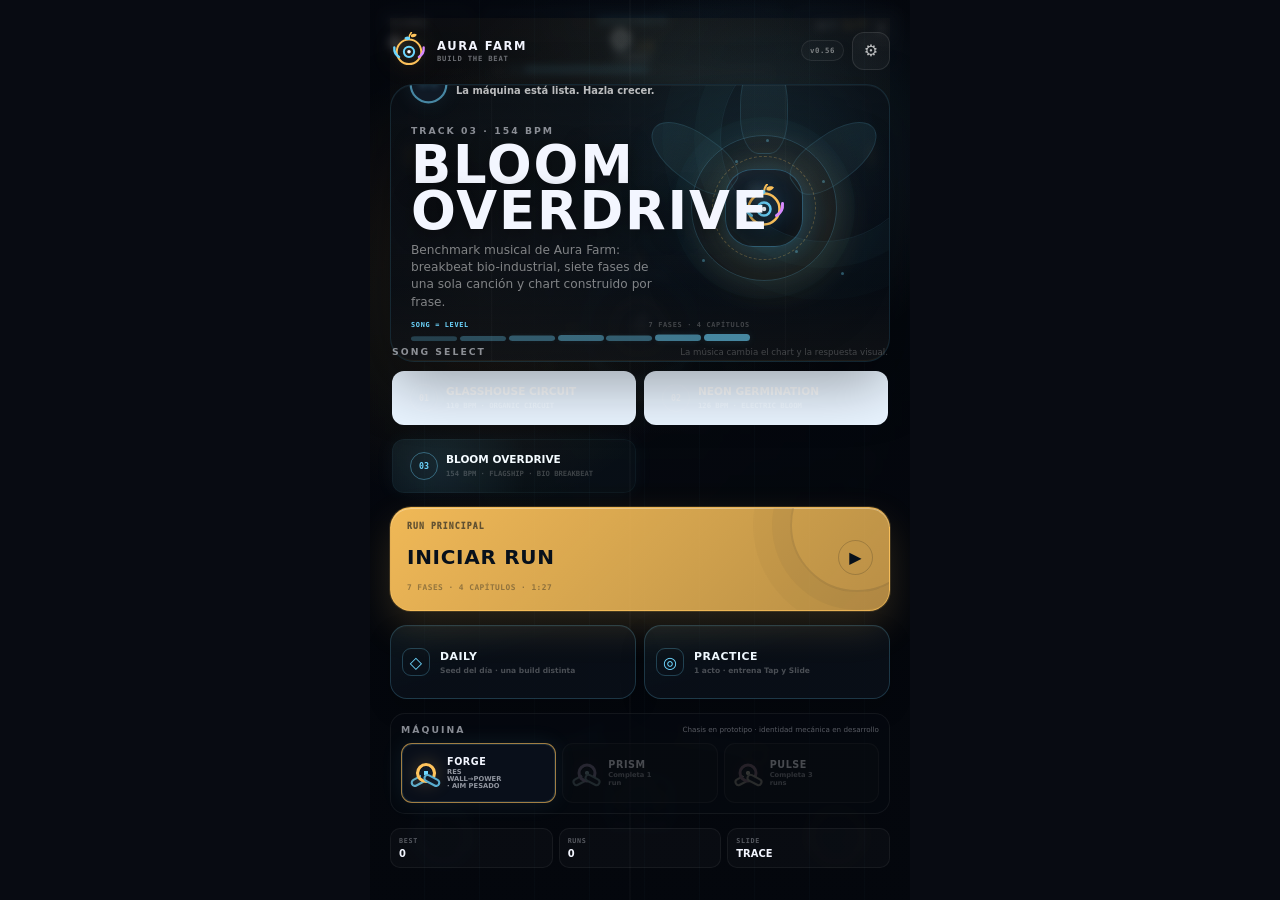
==== commit b0dec607: "v0.56 add feedback and timing controls" ====
--- a/index.html
+++ b/index.html
@@ -4,9 +4,9 @@
   <meta charset="utf-8">
   <meta name="viewport" content="width=device-width, initial-scale=1, viewport-fit=cover, user-scalable=no">
   <meta name="theme-color" content="#080b12">
-  <link rel="icon" href="./assets/ui/aura-mark.svg?v=0.55" type="image/svg+xml">
+  <link rel="icon" href="./assets/ui/aura-mark.svg?v=0.56" type="image/svg+xml">
   <title>Aura Farm — Build the Beat</title>
-  <link rel="stylesheet" href="./styles.css?v=0.55">
+  <link rel="stylesheet" href="./styles.css?v=0.56">
 </head>
 <body>
   <main class="app" data-machine="forge">
@@ -59,11 +59,11 @@
       <div class="menu-shell">
         <header class="menu-top">
           <div class="menu-brand">
-            <div class="brand-mark" aria-hidden="true"><img src="./assets/ui/aura-mark.svg?v=0.55" alt=""></div>
+            <div class="brand-mark" aria-hidden="true"><img src="./assets/ui/aura-mark.svg?v=0.56" alt=""></div>
             <span><strong>AURA FARM</strong><small>BUILD THE BEAT</small></span>
           </div>
           <div class="menu-top-actions">
-            <span id="menuVersion" class="menu-version" aria-label="Versión del juego">v0.55</span>
+            <span id="menuVersion" class="menu-version" aria-label="Versión del juego">v0.56</span>
             <button id="menuSettingsButton" class="menu-icon-button" type="button" aria-label="Abrir ajustes">⚙</button>
           </div>
         </header>
@@ -74,7 +74,7 @@
             <i class="menu-reactor-halo"></i>
             <i class="menu-reactor-ring ring-a"></i>
             <i class="menu-reactor-ring ring-b"></i>
-            <span class="menu-reactor-core"><img src="./assets/ui/aura-mark.svg?v=0.55" alt=""></span>
+            <span class="menu-reactor-core"><img src="./assets/ui/aura-mark.svg?v=0.56" alt=""></span>
             <b class="menu-reactor-petal petal-a"></b>
             <b class="menu-reactor-petal petal-b"></b>
             <b class="menu-reactor-petal petal-c"></b>
@@ -177,6 +177,17 @@
 
           <section class="settings-card">
             <div>
+              <strong>FEEDBACK</strong>
+              <small>Haptics es opcional. SYNC avanzado añade diagnóstico al final de la run sin cambiar la ventana válida.</small>
+            </div>
+            <div class="feedback-settings">
+              <button id="hapticsToggle" type="button" aria-pressed="true">HAPTICS · ON</button>
+              <button id="advancedTimingToggle" type="button" aria-pressed="false">SYNC AVANZADO · OFF</button>
+            </div>
+          </section>
+
+          <section class="settings-card">
+            <div>
               <strong>SLIDE · TRACE</strong>
               <small>Toca el inicio del riel y arrastra el dedo siguiendo la frase. El stick ya no controla Slide.</small>
             </div>
@@ -290,6 +301,7 @@
           <span>SYNC ±45ms</span>
           <strong id="summarySync">—</strong>
           <small id="summaryTimingBias">SIN MUESTRAS</small>
+          <small id="summaryTimingDetails" class="summary-timing-details" hidden></small>
           <span>RESONANCE</span>
           <strong id="summaryResonance">50 · PEAK 50</strong>
           <small id="summaryBossPath">CORE PATH · —</small>
@@ -302,12 +314,13 @@
         <div class="summary-actions">
           <button id="rerunButton" class="primary-action" type="button">OTRA RUN</button>
           <button id="summaryDailyButton" class="secondary-action" type="button">DAILY</button>
+          <button id="summaryShareButton" class="secondary-action" type="button">COMPARTIR</button>
           <button id="summaryMenuButton" class="secondary-action" type="button">MENÚ</button>
         </div>
       </div>
     </section>
   </main>
 
-  <script type="module" src="./src/main.js?v=0.55"></script>
+  <script type="module" src="./src/main.js?v=0.56"></script>
 </body>
 </html>
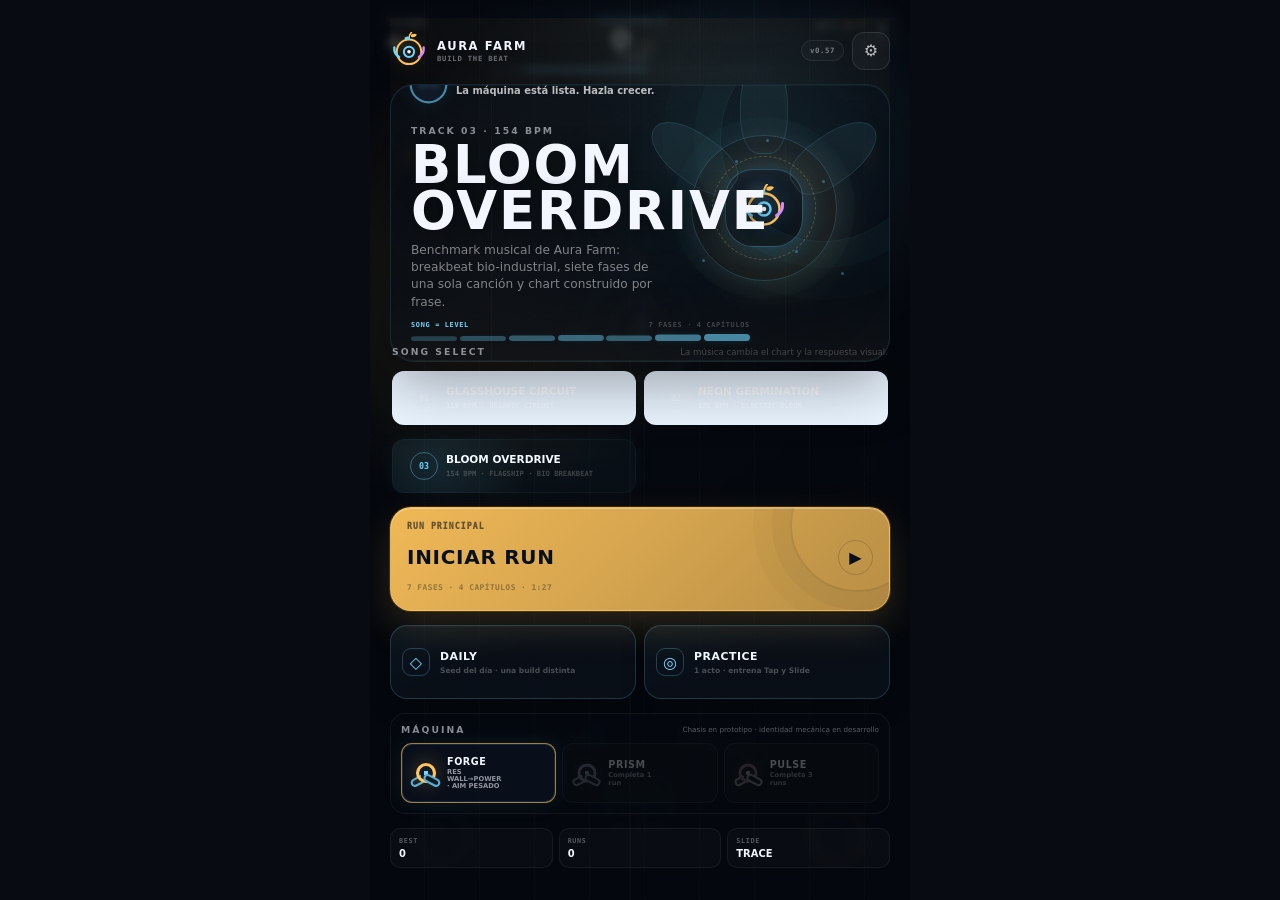
==== commit d5b9b7c8: "v0.57 align runtime cache version" ====
--- a/index.html
+++ b/index.html
@@ -4,9 +4,9 @@
   <meta charset="utf-8">
   <meta name="viewport" content="width=device-width, initial-scale=1, viewport-fit=cover, user-scalable=no">
   <meta name="theme-color" content="#080b12">
-  <link rel="icon" href="./assets/ui/aura-mark.svg?v=0.56" type="image/svg+xml">
+  <link rel="icon" href="./assets/ui/aura-mark.svg?v=0.57" type="image/svg+xml">
   <title>Aura Farm — Build the Beat</title>
-  <link rel="stylesheet" href="./styles.css?v=0.56">
+  <link rel="stylesheet" href="./styles.css?v=0.57">
 </head>
 <body>
   <main class="app" data-machine="forge">
@@ -59,11 +59,11 @@
       <div class="menu-shell">
         <header class="menu-top">
           <div class="menu-brand">
-            <div class="brand-mark" aria-hidden="true"><img src="./assets/ui/aura-mark.svg?v=0.56" alt=""></div>
+            <div class="brand-mark" aria-hidden="true"><img src="./assets/ui/aura-mark.svg?v=0.57" alt=""></div>
             <span><strong>AURA FARM</strong><small>BUILD THE BEAT</small></span>
           </div>
           <div class="menu-top-actions">
-            <span id="menuVersion" class="menu-version" aria-label="Versión del juego">v0.56</span>
+            <span id="menuVersion" class="menu-version" aria-label="Versión del juego">v0.57</span>
             <button id="menuSettingsButton" class="menu-icon-button" type="button" aria-label="Abrir ajustes">⚙</button>
           </div>
         </header>
@@ -74,7 +74,7 @@
             <i class="menu-reactor-halo"></i>
             <i class="menu-reactor-ring ring-a"></i>
             <i class="menu-reactor-ring ring-b"></i>
-            <span class="menu-reactor-core"><img src="./assets/ui/aura-mark.svg?v=0.56" alt=""></span>
+            <span class="menu-reactor-core"><img src="./assets/ui/aura-mark.svg?v=0.57" alt=""></span>
             <b class="menu-reactor-petal petal-a"></b>
             <b class="menu-reactor-petal petal-b"></b>
             <b class="menu-reactor-petal petal-c"></b>
@@ -321,6 +321,6 @@
     </section>
   </main>
 
-  <script type="module" src="./src/main.js?v=0.56"></script>
+  <script type="module" src="./src/main.js?v=0.57"></script>
 </body>
 </html>
--- a/styles.css
+++ b/styles.css
@@ -5442,3 +5442,36 @@
 
 
 /* v0.53 — readability budget is runtime-driven; incoming notes/TRACE keep full priority. */
+
+
+/* v0.56 — optional mastery diagnostics + accessibility feedback */
+.feedback-settings {
+  display: flex;
+  flex-wrap: wrap;
+  gap: 7px;
+  justify-content: flex-end;
+}
+
+.feedback-settings button {
+  min-width: 0 !important;
+  margin: 0 !important;
+  padding: 8px 10px !important;
+  border: 1px solid rgba(255,255,255,.13) !important;
+  background: rgba(255,255,255,.045) !important;
+  color: rgba(255,255,255,.68) !important;
+  font: 900 .48rem/1 ui-monospace, SFMono-Regular, Menlo, monospace !important;
+}
+
+.feedback-settings button[data-state="on"] {
+  border-color: rgba(var(--machine-secondary),.36) !important;
+  background: rgba(var(--machine-secondary),.09) !important;
+  color: rgb(var(--machine-secondary)) !important;
+}
+
+.summary-timing-details {
+  grid-column: 1 / -1;
+  padding: 6px 0 2px;
+  border-top: 1px solid rgba(255,255,255,.06);
+  color: rgba(255,255,255,.52) !important;
+  line-height: 1.45 !important;
+}
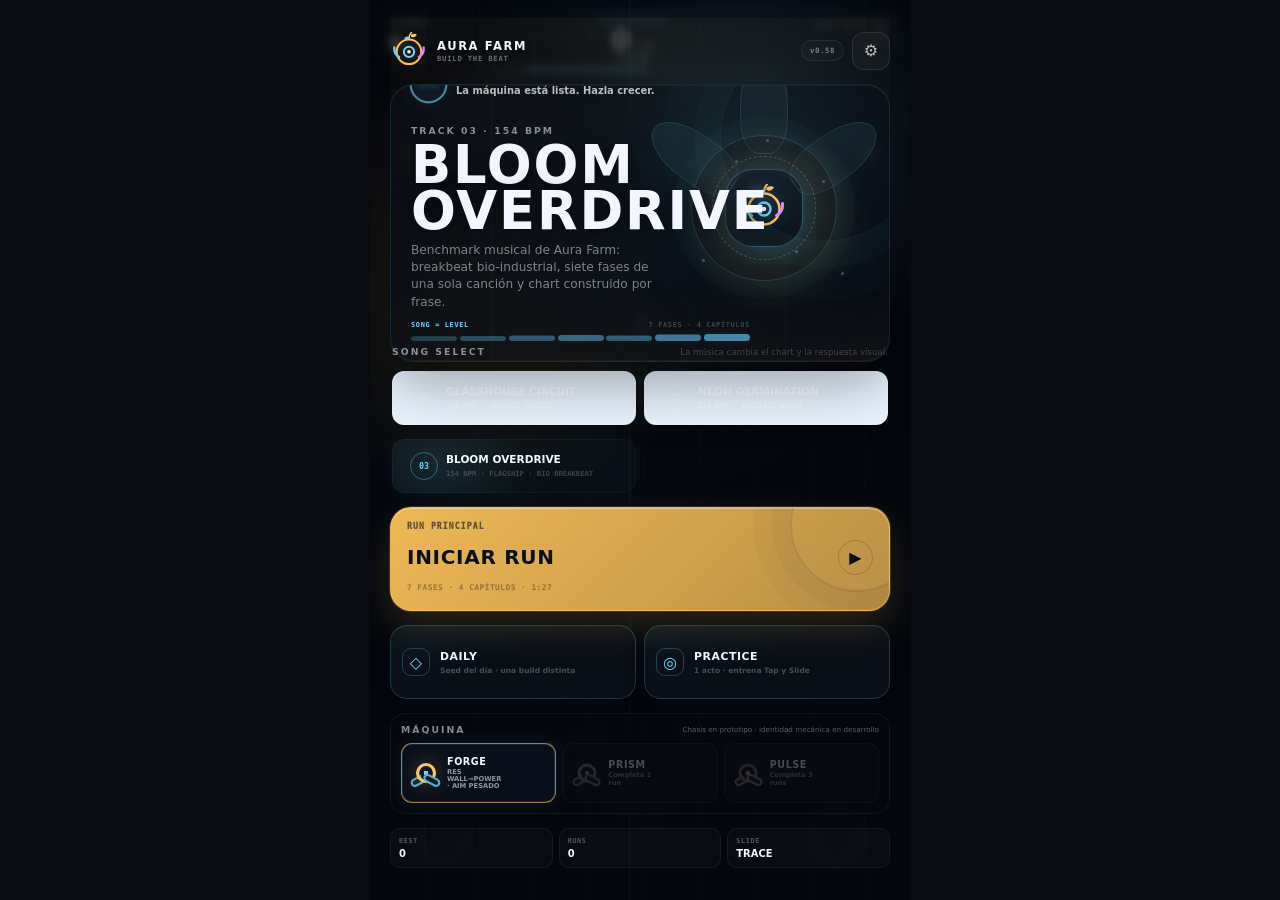
==== commit c8eb7642: "v0.58 align runtime cache version" ====
--- a/index.html
+++ b/index.html
@@ -4,9 +4,9 @@
   <meta charset="utf-8">
   <meta name="viewport" content="width=device-width, initial-scale=1, viewport-fit=cover, user-scalable=no">
   <meta name="theme-color" content="#080b12">
-  <link rel="icon" href="./assets/ui/aura-mark.svg?v=0.57" type="image/svg+xml">
+  <link rel="icon" href="./assets/ui/aura-mark.svg?v=0.58" type="image/svg+xml">
   <title>Aura Farm — Build the Beat</title>
-  <link rel="stylesheet" href="./styles.css?v=0.57">
+  <link rel="stylesheet" href="./styles.css?v=0.58">
 </head>
 <body>
   <main class="app" data-machine="forge">
@@ -59,11 +59,11 @@
       <div class="menu-shell">
         <header class="menu-top">
           <div class="menu-brand">
-            <div class="brand-mark" aria-hidden="true"><img src="./assets/ui/aura-mark.svg?v=0.57" alt=""></div>
+            <div class="brand-mark" aria-hidden="true"><img src="./assets/ui/aura-mark.svg?v=0.58" alt=""></div>
             <span><strong>AURA FARM</strong><small>BUILD THE BEAT</small></span>
           </div>
           <div class="menu-top-actions">
-            <span id="menuVersion" class="menu-version" aria-label="Versión del juego">v0.57</span>
+            <span id="menuVersion" class="menu-version" aria-label="Versión del juego">v0.58</span>
             <button id="menuSettingsButton" class="menu-icon-button" type="button" aria-label="Abrir ajustes">⚙</button>
           </div>
         </header>
@@ -74,7 +74,7 @@
             <i class="menu-reactor-halo"></i>
             <i class="menu-reactor-ring ring-a"></i>
             <i class="menu-reactor-ring ring-b"></i>
-            <span class="menu-reactor-core"><img src="./assets/ui/aura-mark.svg?v=0.57" alt=""></span>
+            <span class="menu-reactor-core"><img src="./assets/ui/aura-mark.svg?v=0.58" alt=""></span>
             <b class="menu-reactor-petal petal-a"></b>
             <b class="menu-reactor-petal petal-b"></b>
             <b class="menu-reactor-petal petal-c"></b>
@@ -321,6 +321,6 @@
     </section>
   </main>
 
-  <script type="module" src="./src/main.js?v=0.57"></script>
+  <script type="module" src="./src/main.js?v=0.58"></script>
 </body>
 </html>
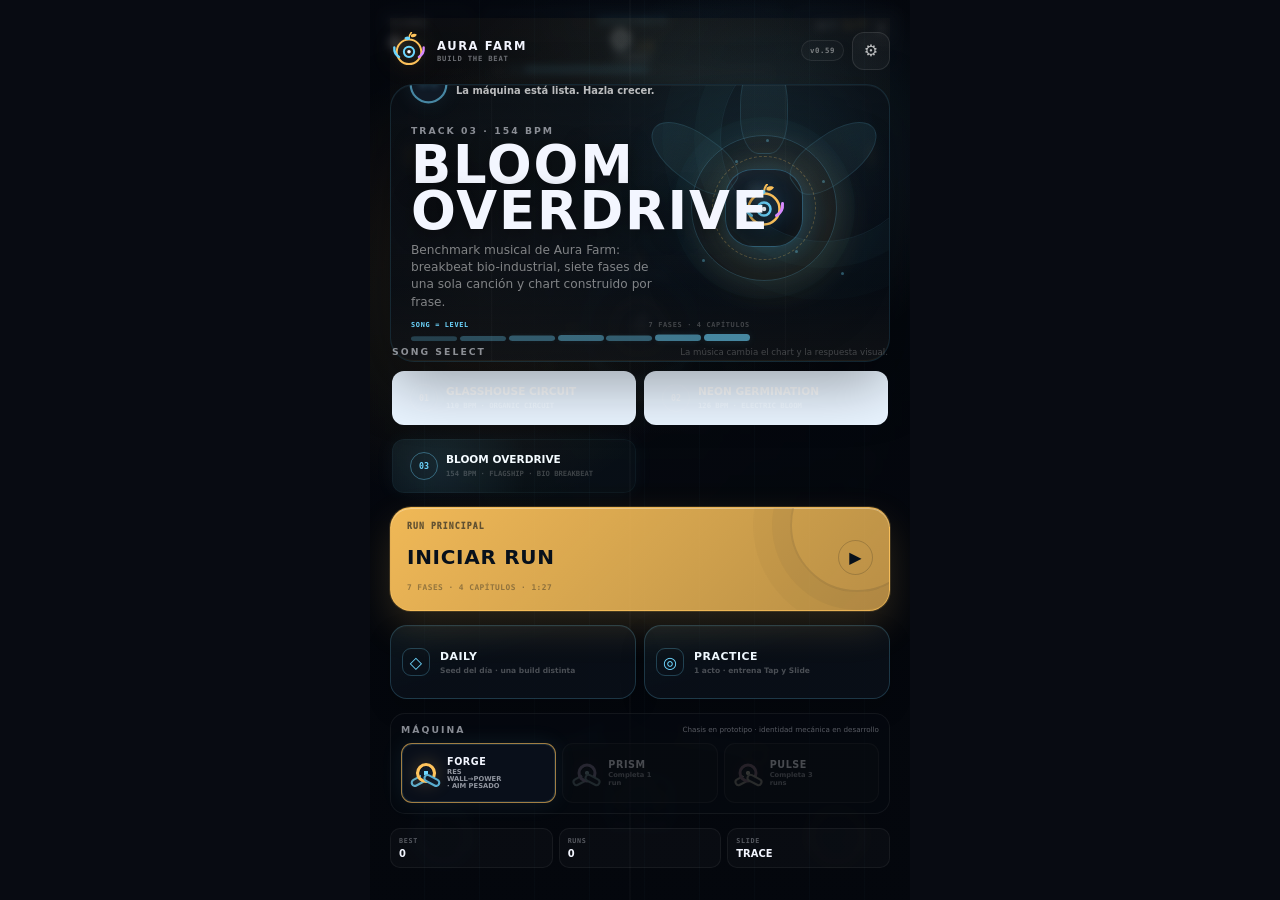
==== commit 4a7c1281: "v0.59 add same-seed experiment action" ====
--- a/index.html
+++ b/index.html
@@ -4,9 +4,9 @@
   <meta charset="utf-8">
   <meta name="viewport" content="width=device-width, initial-scale=1, viewport-fit=cover, user-scalable=no">
   <meta name="theme-color" content="#080b12">
-  <link rel="icon" href="./assets/ui/aura-mark.svg?v=0.58" type="image/svg+xml">
+  <link rel="icon" href="./assets/ui/aura-mark.svg?v=0.59" type="image/svg+xml">
   <title>Aura Farm — Build the Beat</title>
-  <link rel="stylesheet" href="./styles.css?v=0.58">
+  <link rel="stylesheet" href="./styles.css?v=0.59">
 </head>
 <body>
   <main class="app" data-machine="forge">
@@ -59,11 +59,11 @@
       <div class="menu-shell">
         <header class="menu-top">
           <div class="menu-brand">
-            <div class="brand-mark" aria-hidden="true"><img src="./assets/ui/aura-mark.svg?v=0.58" alt=""></div>
+            <div class="brand-mark" aria-hidden="true"><img src="./assets/ui/aura-mark.svg?v=0.59" alt=""></div>
             <span><strong>AURA FARM</strong><small>BUILD THE BEAT</small></span>
           </div>
           <div class="menu-top-actions">
-            <span id="menuVersion" class="menu-version" aria-label="Versión del juego">v0.58</span>
+            <span id="menuVersion" class="menu-version" aria-label="Versión del juego">v0.59</span>
             <button id="menuSettingsButton" class="menu-icon-button" type="button" aria-label="Abrir ajustes">⚙</button>
           </div>
         </header>
@@ -74,7 +74,7 @@
             <i class="menu-reactor-halo"></i>
             <i class="menu-reactor-ring ring-a"></i>
             <i class="menu-reactor-ring ring-b"></i>
-            <span class="menu-reactor-core"><img src="./assets/ui/aura-mark.svg?v=0.58" alt=""></span>
+            <span class="menu-reactor-core"><img src="./assets/ui/aura-mark.svg?v=0.59" alt=""></span>
             <b class="menu-reactor-petal petal-a"></b>
             <b class="menu-reactor-petal petal-b"></b>
             <b class="menu-reactor-petal petal-c"></b>
@@ -311,8 +311,10 @@
           <div id="summaryBuild" class="summary-build"></div>
         </div>
         <p id="summaryUnlock" class="summary-unlock"></p>
+        <p id="summaryExperiment" class="summary-experiment">PRÓXIMO EXPERIMENTO · cambia una ley y compara.</p>
         <div class="summary-actions">
           <button id="rerunButton" class="primary-action" type="button">OTRA RUN</button>
+          <button id="summaryRetrySeedButton" class="secondary-action" type="button">MISMO SEED</button>
           <button id="summaryDailyButton" class="secondary-action" type="button">DAILY</button>
           <button id="summaryShareButton" class="secondary-action" type="button">COMPARTIR</button>
           <button id="summaryMenuButton" class="secondary-action" type="button">MENÚ</button>
@@ -321,6 +323,6 @@
     </section>
   </main>
 
-  <script type="module" src="./src/main.js?v=0.58"></script>
+  <script type="module" src="./src/main.js?v=0.59"></script>
 </body>
 </html>
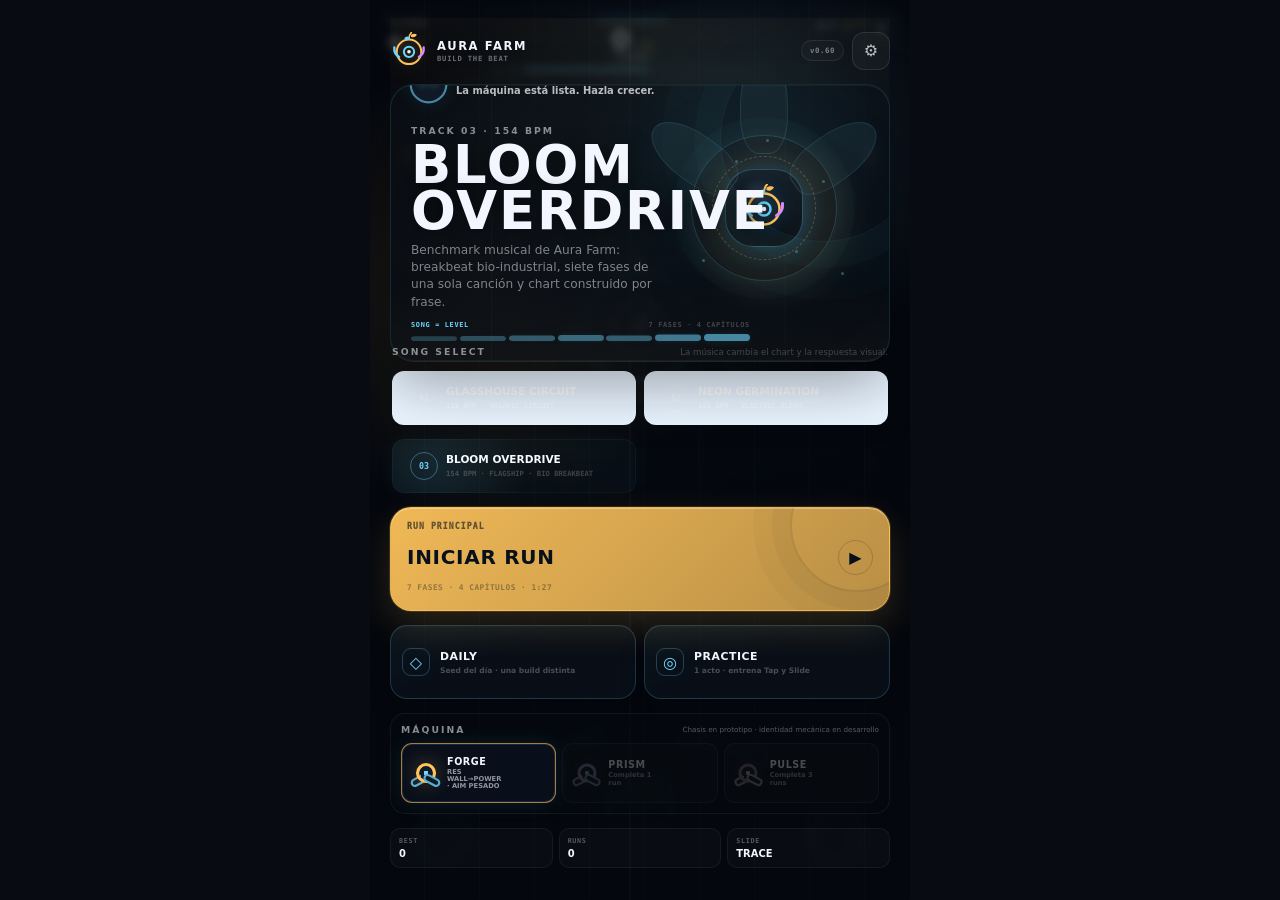
==== commit 83270058: "v0.60 harden Core and compare same-seed experiments" ====
--- a/index.html
+++ b/index.html
@@ -4,9 +4,9 @@
   <meta charset="utf-8">
   <meta name="viewport" content="width=device-width, initial-scale=1, viewport-fit=cover, user-scalable=no">
   <meta name="theme-color" content="#080b12">
-  <link rel="icon" href="./assets/ui/aura-mark.svg?v=0.59" type="image/svg+xml">
+  <link rel="icon" href="./assets/ui/aura-mark.svg?v=0.60" type="image/svg+xml">
   <title>Aura Farm — Build the Beat</title>
-  <link rel="stylesheet" href="./styles.css?v=0.59">
+  <link rel="stylesheet" href="./styles.css?v=0.60">
 </head>
 <body>
   <main class="app" data-machine="forge">
@@ -59,11 +59,11 @@
       <div class="menu-shell">
         <header class="menu-top">
           <div class="menu-brand">
-            <div class="brand-mark" aria-hidden="true"><img src="./assets/ui/aura-mark.svg?v=0.59" alt=""></div>
+            <div class="brand-mark" aria-hidden="true"><img src="./assets/ui/aura-mark.svg?v=0.60" alt=""></div>
             <span><strong>AURA FARM</strong><small>BUILD THE BEAT</small></span>
           </div>
           <div class="menu-top-actions">
-            <span id="menuVersion" class="menu-version" aria-label="Versión del juego">v0.59</span>
+            <span id="menuVersion" class="menu-version" aria-label="Versión del juego">v0.60</span>
             <button id="menuSettingsButton" class="menu-icon-button" type="button" aria-label="Abrir ajustes">⚙</button>
           </div>
         </header>
@@ -74,7 +74,7 @@
             <i class="menu-reactor-halo"></i>
             <i class="menu-reactor-ring ring-a"></i>
             <i class="menu-reactor-ring ring-b"></i>
-            <span class="menu-reactor-core"><img src="./assets/ui/aura-mark.svg?v=0.59" alt=""></span>
+            <span class="menu-reactor-core"><img src="./assets/ui/aura-mark.svg?v=0.60" alt=""></span>
             <b class="menu-reactor-petal petal-a"></b>
             <b class="menu-reactor-petal petal-b"></b>
             <b class="menu-reactor-petal petal-c"></b>
@@ -311,6 +311,7 @@
           <div id="summaryBuild" class="summary-build"></div>
         </div>
         <p id="summaryUnlock" class="summary-unlock"></p>
+        <p id="summaryComparison" class="summary-comparison" hidden></p>
         <p id="summaryExperiment" class="summary-experiment">PRÓXIMO EXPERIMENTO · cambia una ley y compara.</p>
         <div class="summary-actions">
           <button id="rerunButton" class="primary-action" type="button">OTRA RUN</button>
@@ -323,6 +324,6 @@
     </section>
   </main>
 
-  <script type="module" src="./src/main.js?v=0.59"></script>
+  <script type="module" src="./src/main.js?v=0.60"></script>
 </body>
 </html>
--- a/styles.css
+++ b/styles.css
@@ -5475,3 +5475,32 @@
   color: rgba(255,255,255,.52) !important;
   line-height: 1.45 !important;
 }
+
+
+/* v0.59–v0.60 — replay as a controlled mechanical experiment */
+.summary-comparison {
+  margin: 0;
+  padding: 8px 10px;
+  border-left: 2px solid rgba(var(--machine-accent),.42);
+  background: rgba(var(--machine-accent),.055);
+  color: rgba(238,249,255,.78);
+  font: 900 .52rem/1.45 ui-monospace, SFMono-Regular, Menlo, monospace;
+  letter-spacing: .035em;
+}
+
+.summary-experiment {
+  margin: 0;
+  padding: 9px 10px;
+  border: 1px solid rgba(var(--machine-secondary),.14);
+  background: rgba(var(--machine-secondary),.045);
+  color: rgba(235,244,255,.70);
+  font: 800 .54rem/1.45 ui-monospace, SFMono-Regular, Menlo, monospace;
+  letter-spacing: .035em;
+}
+
+.summary-experiment[data-kind="bank"],
+.summary-experiment[data-kind="overload"],
+.summary-experiment[data-kind="pierce"],
+.summary-experiment[data-kind="echo"] {
+  color: rgba(255,241,169,.82);
+}
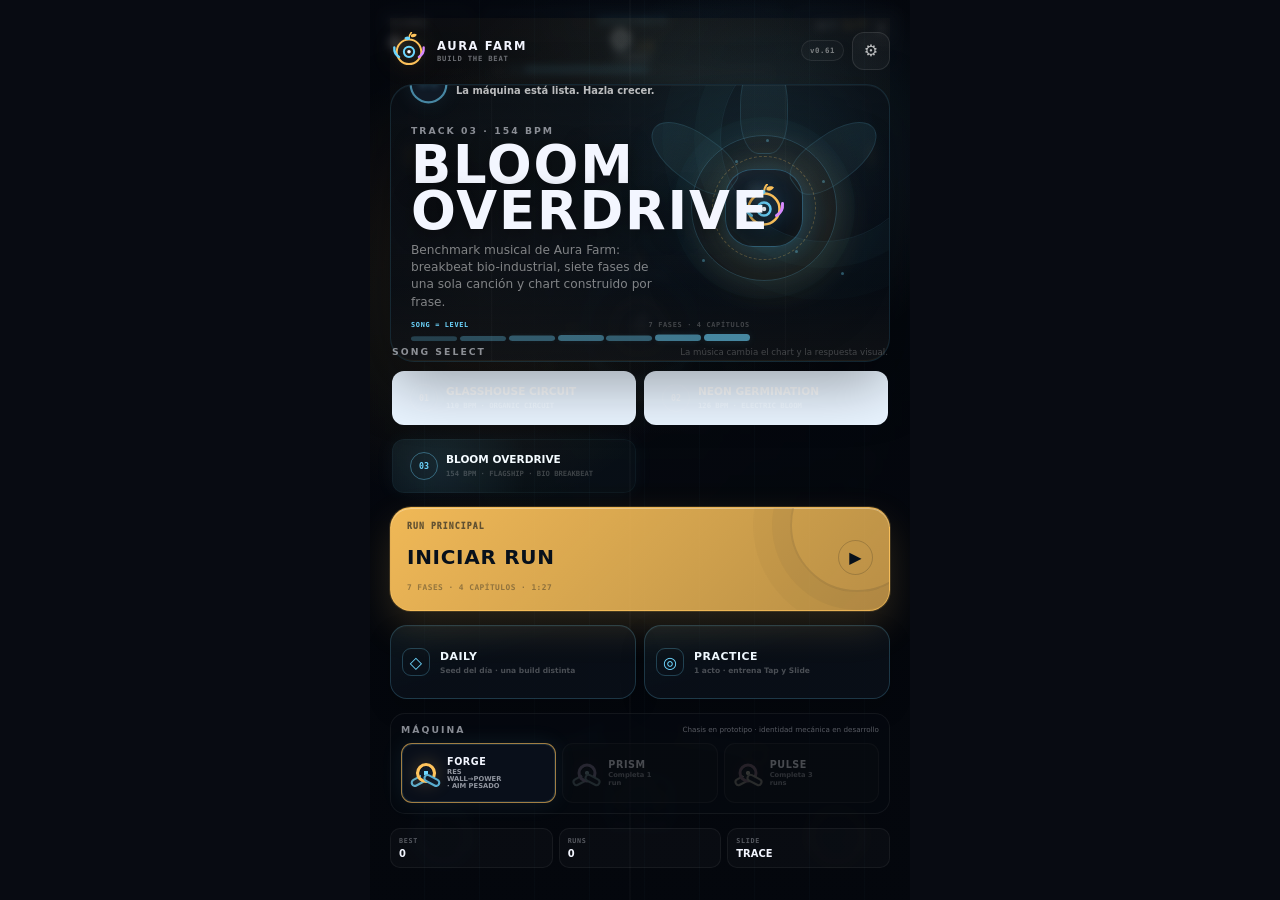
==== commit e202c2db: "v0.61 surface causal evidence and audit drafts" ====
--- a/index.html
+++ b/index.html
@@ -4,9 +4,9 @@
   <meta charset="utf-8">
   <meta name="viewport" content="width=device-width, initial-scale=1, viewport-fit=cover, user-scalable=no">
   <meta name="theme-color" content="#080b12">
-  <link rel="icon" href="./assets/ui/aura-mark.svg?v=0.60" type="image/svg+xml">
+  <link rel="icon" href="./assets/ui/aura-mark.svg?v=0.61" type="image/svg+xml">
   <title>Aura Farm — Build the Beat</title>
-  <link rel="stylesheet" href="./styles.css?v=0.60">
+  <link rel="stylesheet" href="./styles.css?v=0.61">
 </head>
 <body>
   <main class="app" data-machine="forge">
@@ -59,11 +59,11 @@
       <div class="menu-shell">
         <header class="menu-top">
           <div class="menu-brand">
-            <div class="brand-mark" aria-hidden="true"><img src="./assets/ui/aura-mark.svg?v=0.60" alt=""></div>
+            <div class="brand-mark" aria-hidden="true"><img src="./assets/ui/aura-mark.svg?v=0.61" alt=""></div>
             <span><strong>AURA FARM</strong><small>BUILD THE BEAT</small></span>
           </div>
           <div class="menu-top-actions">
-            <span id="menuVersion" class="menu-version" aria-label="Versión del juego">v0.60</span>
+            <span id="menuVersion" class="menu-version" aria-label="Versión del juego">v0.61</span>
             <button id="menuSettingsButton" class="menu-icon-button" type="button" aria-label="Abrir ajustes">⚙</button>
           </div>
         </header>
@@ -74,7 +74,7 @@
             <i class="menu-reactor-halo"></i>
             <i class="menu-reactor-ring ring-a"></i>
             <i class="menu-reactor-ring ring-b"></i>
-            <span class="menu-reactor-core"><img src="./assets/ui/aura-mark.svg?v=0.60" alt=""></span>
+            <span class="menu-reactor-core"><img src="./assets/ui/aura-mark.svg?v=0.61" alt=""></span>
             <b class="menu-reactor-petal petal-a"></b>
             <b class="menu-reactor-petal petal-b"></b>
             <b class="menu-reactor-petal petal-c"></b>
@@ -305,6 +305,7 @@
           <span>RESONANCE</span>
           <strong id="summaryResonance">50 · PEAK 50</strong>
           <small id="summaryBossPath">CORE PATH · —</small>
+          <small id="summaryEvidence" class="summary-evidence" hidden></small>
         </div>
         <div>
           <span class="summary-label">BUILD</span>
@@ -324,6 +325,6 @@
     </section>
   </main>
 
-  <script type="module" src="./src/main.js?v=0.60"></script>
+  <script type="module" src="./src/main.js?v=0.61"></script>
 </body>
 </html>
--- a/styles.css
+++ b/styles.css
@@ -5476,8 +5476,18 @@
   line-height: 1.45 !important;
 }
 
-
-/* v0.59–v0.60 — replay as a controlled mechanical experiment */
+.summary-evidence {
+  grid-column: 1 / -1;
+  padding: 7px 0 1px;
+  border-top: 1px solid rgba(var(--machine-accent),.14);
+  color: rgba(220,247,255,.74) !important;
+  font-weight: 900 !important;
+  letter-spacing: .03em;
+  line-height: 1.45 !important;
+}
+
+
+/* v0.59–v0.61 — replay as a controlled mechanical experiment */
 .summary-comparison {
   margin: 0;
   padding: 8px 10px;
